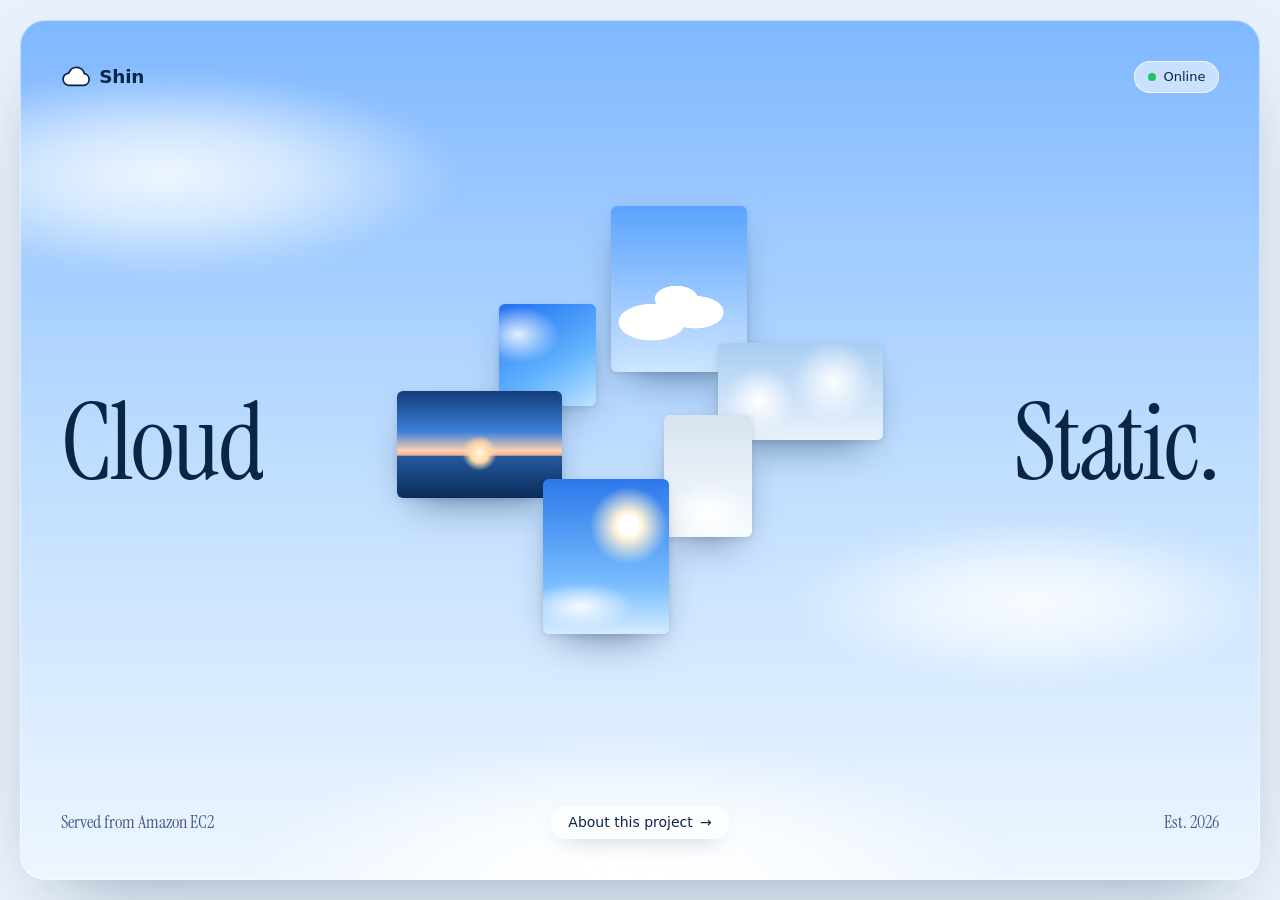
==== application/website/index.html @ 988e31b0 "feat: add S3 Terraform state bucket bootstrap" ====
<!doctype html>
<html lang="en">
<head>
<meta charset="utf-8">
<meta name="viewport" content="width=device-width, initial-scale=1">
<meta name="color-scheme" content="light">
<meta name="description" content="A static site served by nginx on Amazon EC2.">
<title>Cloud Static</title>
<link rel="icon" href="data:image/svg+xml,%3Csvg xmlns='http://www.w3.org/2000/svg' viewBox='0 0 24 24'%3E%3Cpath fill='%232f7cf6' d='M7 19a5 5 0 0 1-.6-10A6.5 6.5 0 0 1 19 9.5 4.8 4.8 0 0 1 18.5 19z'/%3E%3C/svg%3E">
<link rel="preconnect" href="https://fonts.googleapis.com">
<link rel="preconnect" href="https://fonts.gstatic.com" crossorigin>
<link rel="stylesheet" href="https://fonts.googleapis.com/css2?family=Instrument+Serif&display=swap">
<!-- Styles and script are inline so this one file is the whole page. -->

<style>
:root{
  --ink:#0b2545;--ink-soft:#3d5a80;--white:#fff;
  --sky-1:#7fb8ff;--sky-2:#bcdcff;--sky-3:#eef6ff;
  --serif:"Instrument Serif","Iowan Old Style","Palatino Linotype",Palatino,Georgia,serif;
  --sans:system-ui,-apple-system,"Segoe UI",Roboto,sans-serif;
  color-scheme:light;
}
*,*::before,*::after{box-sizing:border-box}
html,body{margin:0}
body{
  min-block-size:100vh;min-block-size:100dvh;
  padding:clamp(.5rem,1.6vw,1.25rem);
  background:#e9f2fc;color:var(--ink);font:1rem/1.5 var(--sans);
  -webkit-font-smoothing:antialiased;
  display:grid;
}
/* The framed panel, like a window onto the sky. */
.frame{
  position:relative;overflow:hidden;isolation:isolate;
  border-radius:clamp(14px,2vw,28px);
  background:linear-gradient(180deg,var(--sky-1) 0%,var(--sky-2) 48%,var(--sky-3) 100%);
  box-shadow:0 30px 80px -40px #0b254580,inset 0 0 0 1px #ffffff80;
  display:grid;grid-template-rows:auto 1fr auto;
  padding:clamp(1rem,3.2vw,2.75rem);gap:1rem;
}
/* Soft clouds drifting behind everything. */
.cloud{
  position:absolute;z-index:-1;border-radius:50%;
  background:radial-gradient(closest-side,#fff,#ffffffb0 45%,transparent);
  filter:blur(8px);opacity:.85;pointer-events:none;
  animation:drift var(--t,70s) linear infinite alternate;
}
.cloud.a{inline-size:46vw;block-size:16vw;top:6%;left:-12%;--t:80s}
.cloud.b{inline-size:38vw;block-size:13vw;top:58%;left:62%;--t:64s;animation-direction:alternate-reverse}
.cloud.c{inline-size:60vw;block-size:20vw;bottom:-9vw;left:18%;--t:95s;opacity:1}
@keyframes drift{to{translate:18vw 0}}

/* ---- header / footer ---- */
header,footer{display:flex;justify-content:space-between;align-items:center;gap:1rem;position:relative;z-index:2}
.logo{display:inline-flex;align-items:center;gap:.55rem;font-weight:600;letter-spacing:-.01em;font-size:clamp(.95rem,.85rem + .4vw,1.15rem);color:var(--ink);overflow-wrap:anywhere}
.logo svg{inline-size:1.6em;block-size:1.6em;flex:none;transition:rotate .4s}
a.logo{text-decoration:none;border-radius:6px}
a.logo:hover svg{rotate:-8deg}
.logo:focus-visible,dialog a:focus-visible{outline:2px solid var(--ink);outline-offset:4px}
dialog a{color:var(--ink);font-weight:600;text-underline-offset:3px}
.pill{
  display:inline-flex;align-items:center;gap:.5rem;padding:.4rem .85rem;border-radius:99px;
  background:#ffffff8c;backdrop-filter:blur(10px);-webkit-backdrop-filter:blur(10px);
  box-shadow:inset 0 0 0 1px #ffffffb3;font-size:.8125rem;font-weight:500;white-space:nowrap
}
.dot{inline-size:.5rem;block-size:.5rem;border-radius:50%;background:#22c55e;animation:pulse 2.4s ease-out infinite}
@keyframes pulse{from{box-shadow:0 0 0 0 #22c55e8c}to{box-shadow:0 0 0 .55rem #22c55e00}}
footer{display:grid;grid-template-columns:1fr auto 1fr;font-family:var(--serif);font-size:clamp(.95rem,.9rem + .3vw,1.15rem);color:var(--ink-soft)}
footer>:last-child{text-align:end}

/* ---- "About" button + dialog ---- */
.about{
  display:inline-flex;align-items:center;gap:.45rem;padding:.6rem 1.1rem;border:0;border-radius:99px;cursor:pointer;
  font:500 .875rem/1 var(--sans);color:var(--ink);background:#ffffffa6;
  backdrop-filter:blur(10px);-webkit-backdrop-filter:blur(10px);
  box-shadow:inset 0 0 0 1px #fff,0 8px 24px -12px #0b254566;transition:translate .3s,box-shadow .3s;
}
.about:hover{translate:0 -2px;box-shadow:inset 0 0 0 1px #fff,0 16px 30px -12px #0b254580}
.about:focus-visible,dialog button:focus-visible{outline:2px solid var(--ink);outline-offset:3px}
dialog{
  inline-size:min(92vw,30rem);border:0;border-radius:20px;padding:clamp(1.25rem,4vw,2rem);
  color:var(--ink);background:#f7fbfff2;box-shadow:0 40px 90px -30px #0b2545b3;
}
dialog[open]{animation:up .45s cubic-bezier(.2,.8,.2,1)}
@keyframes up{from{opacity:0;translate:0 14px;scale:.97}}
dialog:modal{overscroll-behavior:contain}
dialog::backdrop{background:#0b25454d;backdrop-filter:blur(4px);overflow:hidden;overscroll-behavior:contain}
dialog h2{margin:0 0 .4rem;font:400 2.1rem/1.1 var(--serif)}
dialog p{margin:0 0 1.1rem;color:var(--ink-soft)}
dialog ul{display:grid;gap:.65rem;margin:0 0 1.4rem;padding:0;list-style:none}
dialog li{display:grid;grid-template-columns:5.5rem 1fr;gap:.75rem;font-size:.9375rem}
dialog li b{font-weight:600}
dialog .close{padding:.6rem 1.2rem;border:0;border-radius:99px;background:var(--ink);color:#fff;font:500 .875rem/1 var(--sans);cursor:pointer}
@media (max-width:34rem){
  footer{grid-template-columns:1fr 1fr;row-gap:.6rem}
  .about{grid-column:1/-1;justify-self:center;order:-1}
}

/* ---- stage: two words + the card cluster ---- */
main{position:relative;display:grid;place-items:center;min-block-size:0}
h1{
  position:absolute;inset:0;margin:0;z-index:0;
  display:flex;justify-content:space-between;align-items:center;
  font:400 clamp(3.25rem,1rem + 7vw,8rem)/.9 var(--serif);letter-spacing:-.02em;
  color:var(--ink);pointer-events:none;
}
.w{display:block;overflow:hidden;padding-block-end:.12em}
.w>span{display:block;animation:rise 1.1s cubic-bezier(.2,.75,.15,1) both}
.w+.w>span{animation-delay:.12s}
@keyframes rise{from{translate:0 105%}}

.cluster{
  --s:min(38vw,60vh);
  position:relative;z-index:1;inline-size:var(--s);aspect-ratio:1;
}
.card{
  position:absolute;left:var(--x);top:var(--y);inline-size:var(--w);block-size:var(--h);
  translate:calc(var(--mx,0) * var(--d) * 1px) calc(var(--my,0) * var(--d) * 1px);
  transition:translate .8s cubic-bezier(.2,.7,.2,1),scale .5s cubic-bezier(.2,.7,.2,1);
}
.card:hover{scale:1.06;z-index:3}
.card i{
  position:absolute;inset:0;border-radius:6px;overflow:hidden;
  box-shadow:0 18px 40px -18px #0b254599,0 2px 6px #0b25451a;
  animation:pop 1s cubic-bezier(.2,.8,.2,1.15) calc(.25s + var(--n) * .09s) both,
            float calc(5s + var(--n) * .8s) ease-in-out calc(1.4s + var(--n) * .3s) infinite;
}
.card i::after{ /* passing shine */
  content:"";position:absolute;inset:0;
  background:linear-gradient(115deg,transparent 35%,#ffffff8c 50%,transparent 65%);
  translate:-130% 0;animation:sheen 9s ease-in-out calc(2.5s + var(--n) * 1.1s) infinite;
}
@keyframes pop{from{opacity:0;scale:.4;rotate:var(--r,-8deg)}}
@keyframes float{50%{transform:translateY(-9px)}}
@keyframes sheen{0%,70%{translate:-130% 0}100%{translate:130% 0}}

/* Each card is a small sky, painted with gradients (no image files). */
.c1{--x:44%;--y:0%;--w:28%;--h:34%;--d:26;--n:0;--r:7deg}
.c1 i{background:
  radial-gradient(40% 18% at 30% 70%,#fff 60%,transparent 62%),
  radial-gradient(34% 16% at 62% 64%,#fff 60%,transparent 62%),
  radial-gradient(26% 13% at 48% 56%,#fff 60%,transparent 62%),
  linear-gradient(180deg,#5aa3ff,#cfe6ff)}
.c2{--x:21%;--y:20%;--w:20%;--h:21%;--d:44;--n:1}
.c2 i{background:
  radial-gradient(60% 40% at 20% 30%,#ffffffd9,transparent 70%),
  linear-gradient(150deg,#1f6ff2,#62b4ff 60%,#bfe3ff)}
.c3{--x:66%;--y:28%;--w:34%;--h:20%;--d:34;--n:2;--r:6deg}
.c3 i{background:
  radial-gradient(30% 50% at 25% 60%,#fff,transparent 70%),
  radial-gradient(35% 60% at 70% 40%,#fffffff2,transparent 70%),
  linear-gradient(180deg,#a9cdf2,#e8f2fc)}
.c4{--x:0%;--y:38%;--w:34%;--h:22%;--d:52;--n:3}
.c4 i{background:
  radial-gradient(14% 22% at 50% 58%,#fff7e0,#ffd9a8 40%,transparent 75%),
  linear-gradient(180deg,#123d7a 0%,#3d7fd8 38%,#ffd2b0 56%,#f3a88e 60%,#245a9e 61%,#0c2c5a 100%)}
.c5{--x:55%;--y:43%;--w:18%;--h:25%;--d:22;--n:4;--r:9deg}
.c5 i{background:
  radial-gradient(70% 35% at 50% 80%,#fff,transparent 70%),
  linear-gradient(180deg,#d7e3f0,#f7fbff)}
.c6{--x:30%;--y:56%;--w:26%;--h:32%;--d:38;--n:5;--r:-6deg}
.c6 i{background:
  radial-gradient(circle at 68% 30%,#fff 0 7%,#fff2d6 10%,transparent 28%),
  radial-gradient(60% 22% at 30% 82%,#ffffffe6,transparent 70%),
  linear-gradient(180deg,#2c78ea,#7cc0ff 70%,#d6ecff)}

/* Portrait screens: words above and below the cluster. */
@media (max-aspect-ratio:1/1){
  h1{flex-direction:column;justify-content:space-between;align-items:stretch;font-size:clamp(3rem,1.6rem + 7vw,6rem)}
  .w:last-child{text-align:end}
  .cluster{--s:min(80vw,40vh)}
}
@media (max-height:30rem){
  h1{font-size:clamp(2.5rem,1rem + 6vw,4.5rem)}
  .cluster{--s:min(34vw,50vh)}
  .frame{gap:.5rem}
}
@media (prefers-reduced-motion:reduce){
  *,*::before,*::after{animation:none!important;transition:none!important}
  .card{translate:none}
}
</style>
</head>
<body>
<div class="frame">
  <span class="cloud a"></span><span class="cloud b"></span><span class="cloud c"></span>

  <header>
    <a class="logo" href="https://localhostshinn.xyz" title="Shin's portfolio">
      <svg viewBox="0 0 24 24" aria-hidden="true"><path fill="#fff" d="M7 19a5 5 0 0 1-.6-10A6.5 6.5 0 0 1 19 9.5 4.8 4.8 0 0 1 18.5 19z"/><path fill="none" stroke="#0b2545" stroke-width="1.4" d="M7 19a5 5 0 0 1-.6-10A6.5 6.5 0 0 1 19 9.5 4.8 4.8 0 0 1 18.5 19z"/></svg>
      Shin
    </a>
    <span class="pill"><span class="dot" aria-hidden="true"></span>Online</span>
  </header>

  <main>
    <h1><span class="w"><span>Cloud</span></span> <span class="w"><span>Static.</span></span></h1>
    <div class="cluster" aria-hidden="true">
      <span class="card c1"><i></i></span>
      <span class="card c2"><i></i></span>
      <span class="card c3"><i></i></span>
      <span class="card c4"><i></i></span>
      <span class="card c5"><i></i></span>
      <span class="card c6"><i></i></span>
    </div>
  </main>

  <footer>
    <span>Served from Amazon EC2</span>
    <button type="button" class="about" command="show-modal" commandfor="info">About this project <span aria-hidden="true">&rarr;</span></button>
    <span>Est. 2026</span>
  </footer>
</div>

<dialog id="info" closedby="any" aria-labelledby="info-title">
  <h2 id="info-title">About this project</h2>
  <p>A static website on AWS, built and deployed entirely as code.</p>
  <ul>
    <li><b>Terraform</b><span>Creates the network, firewall, EC2 instance, Elastic IP and DNS record.</span></li>
    <li><b>Ansible</b><span>Installs nginx, sets up HTTPS, publishes this page and checks it works.</span></li>
    <li><b>nginx</b><span>Serves this page from /var/www/html.</span></li>
  </ul>
  <p>Edit a file, rerun the playbook, and the site updates. Built by <a href="https://localhostshinn.xyz">Shin</a>.</p>
  <button type="button" class="close" command="close" commandfor="info" autofocus>Close</button>
</dialog>
<script>
// Cards follow the mouse a little (each at its own depth, --d).
const cluster = document.querySelector(".cluster");
if (matchMedia("(pointer: fine)").matches && !matchMedia("(prefers-reduced-motion: reduce)").matches) {
  addEventListener("pointermove", (e) => {
    cluster.style.setProperty("--mx", (e.clientX / innerWidth - 0.5).toFixed(3));
    cluster.style.setProperty("--my", (e.clientY / innerHeight - 0.5).toFixed(3));
  }, { passive: true });
}

// Fallbacks for browsers without command/commandfor or closedby (e.g. older Safari).
const info = document.getElementById("info");
if (!("commandForElement" in HTMLButtonElement.prototype))
  for (const b of document.querySelectorAll("[commandfor]"))
    b.addEventListener("click", () => b.getAttribute("command") === "close" ? info.close() : info.showModal());
if (!("closedBy" in HTMLDialogElement.prototype)) {
  const out = (e) => { const r = info.getBoundingClientRect(); return e.clientX < r.left || e.clientX > r.right || e.clientY < r.top || e.clientY > r.bottom; };
  let down = false;
  info.addEventListener("pointerdown", (e) => { down = out(e); });
  info.addEventListener("pointerup", (e) => { if (down && out(e)) info.close(); });
}
</script>
</body>
</html>
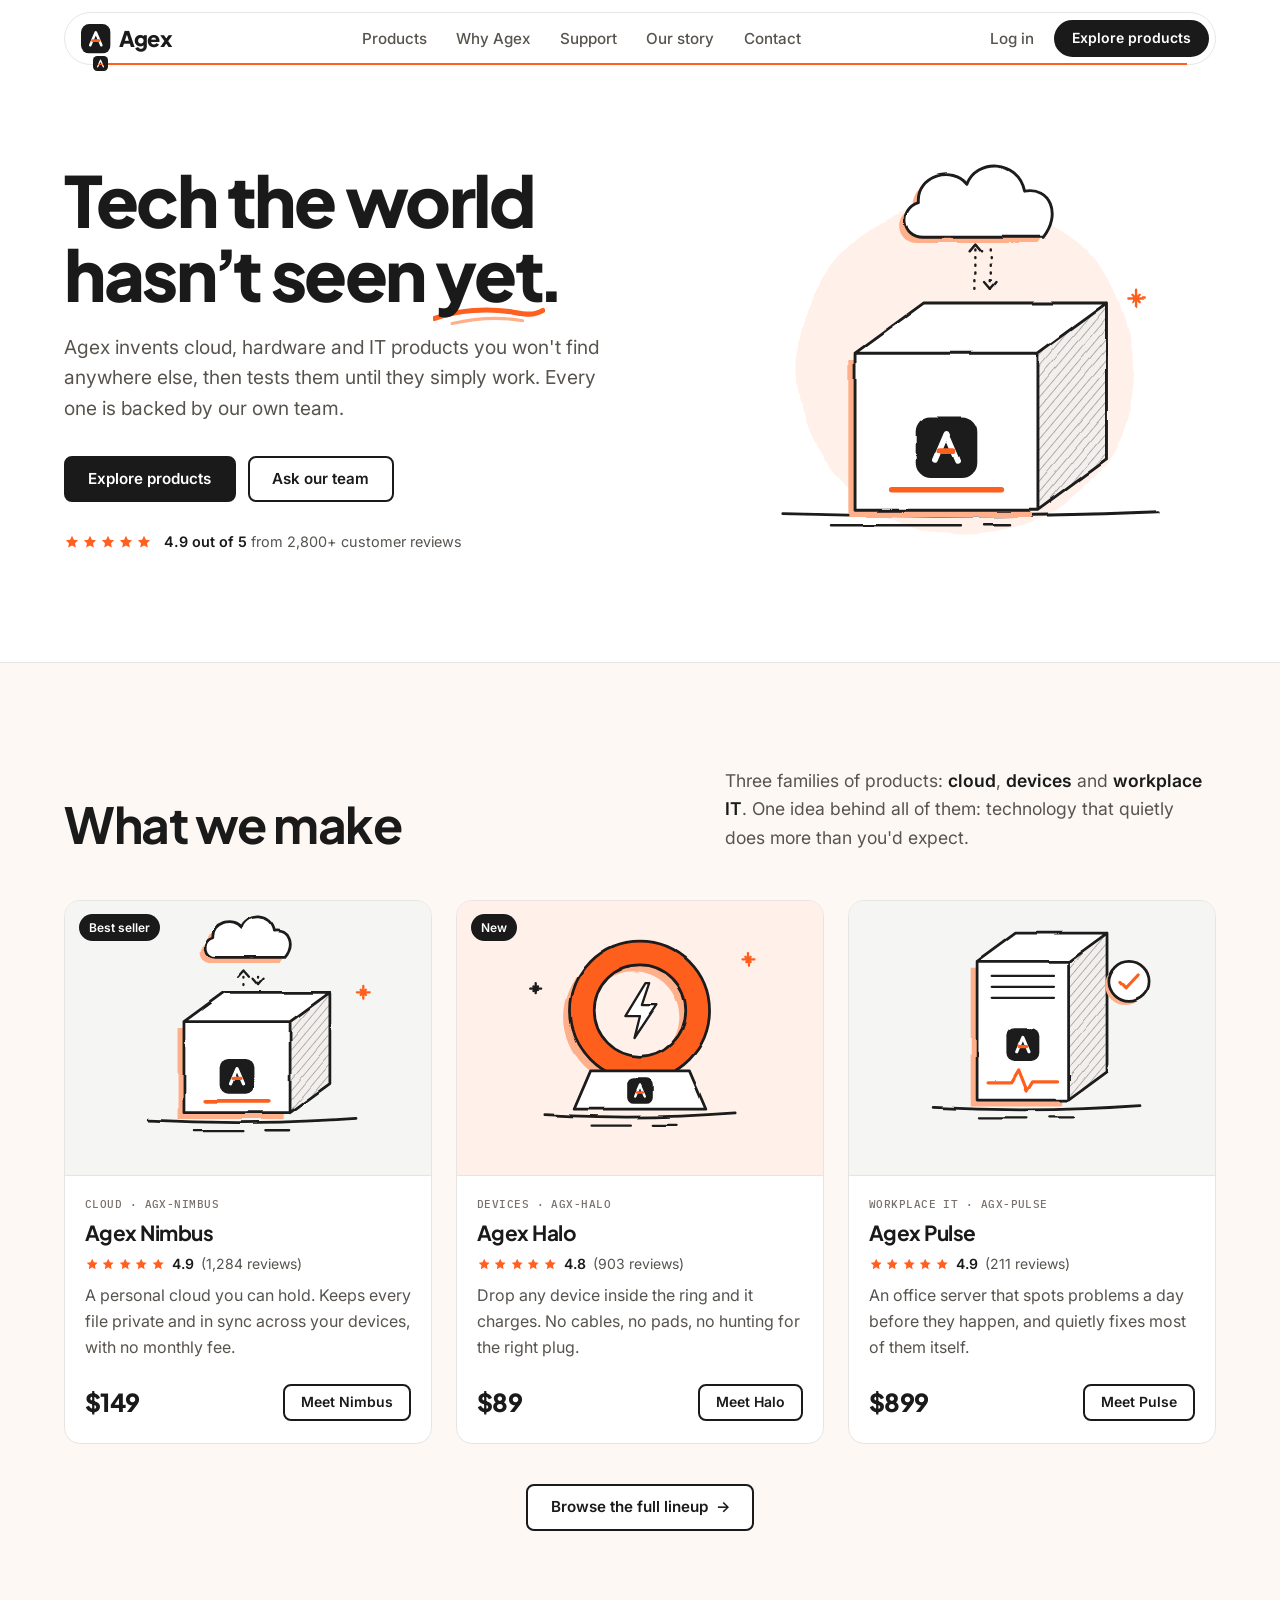
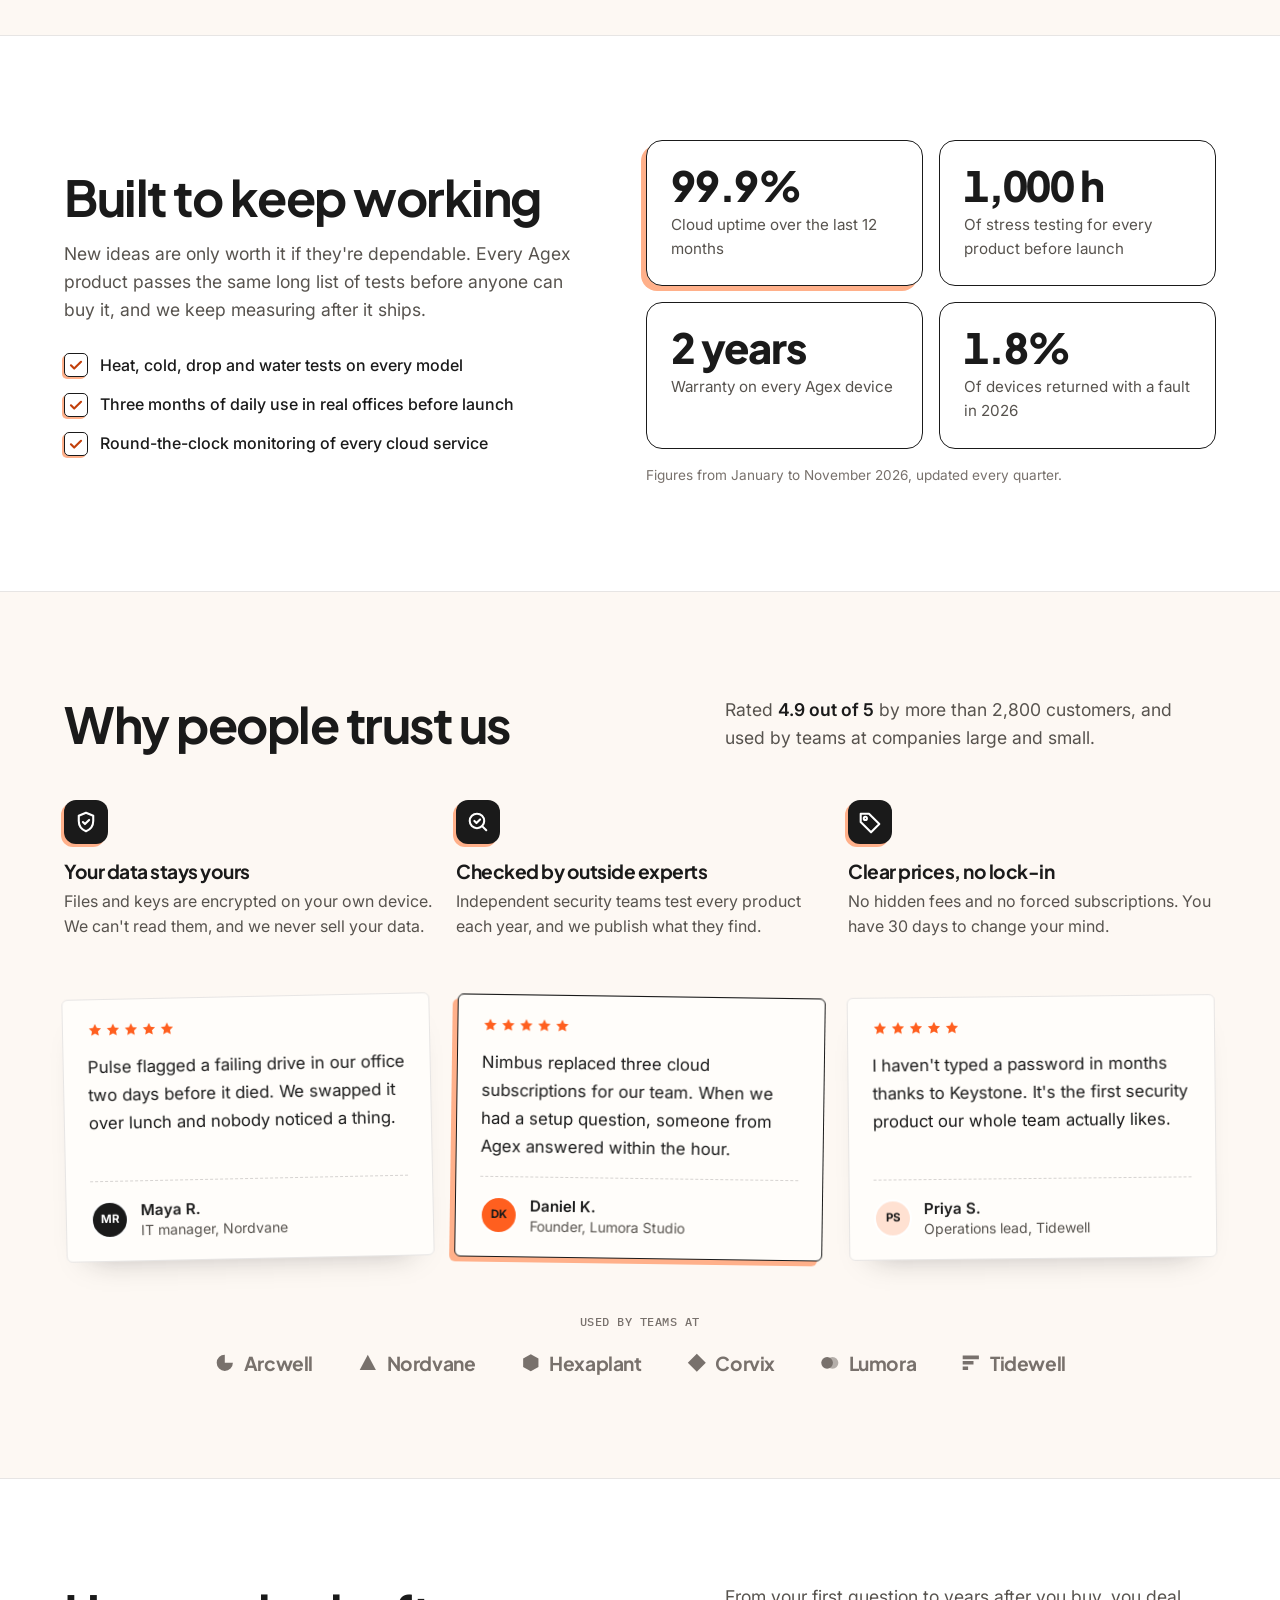
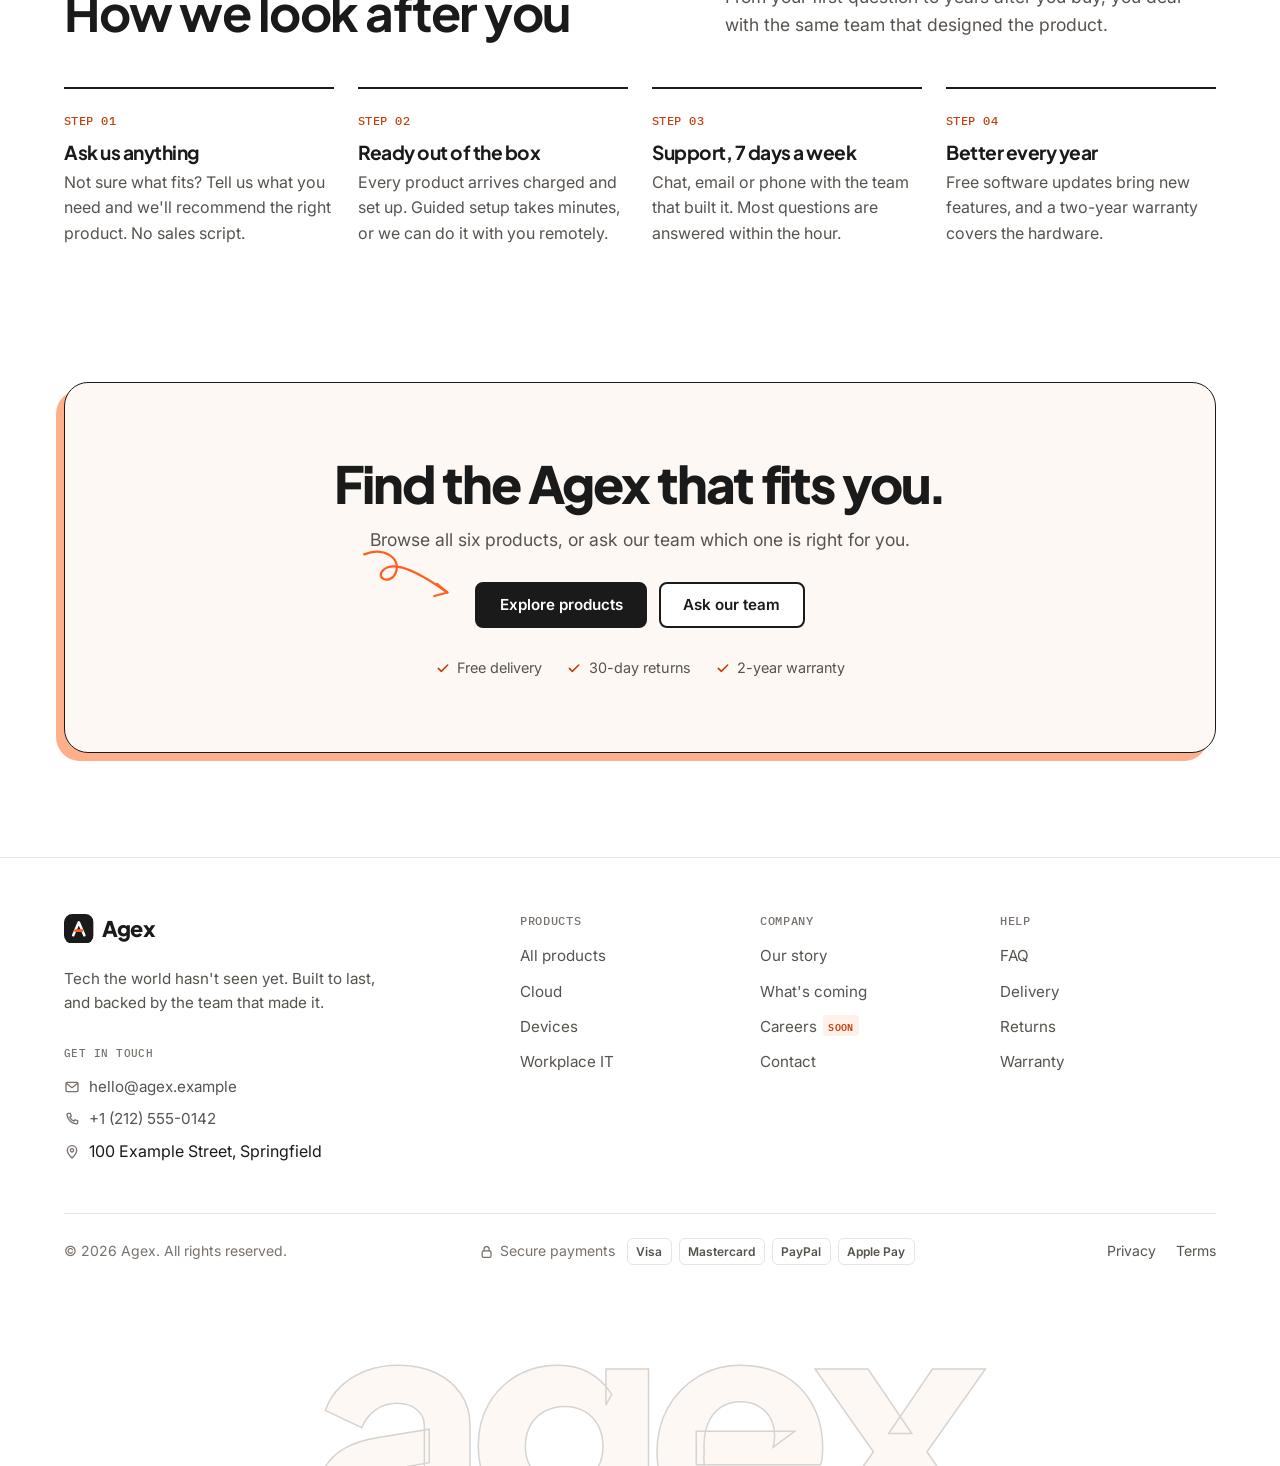
==== commit 05ab8bc8: "feat(website): add multi-page Agex site with doodle theme and scroll animations" ====
--- a/application/website/index.html
+++ b/application/website/index.html
@@ -4,246 +4,336 @@
 <meta charset="utf-8">
 <meta name="viewport" content="width=device-width, initial-scale=1">
 <meta name="color-scheme" content="light">
-<meta name="description" content="A static site served by nginx on Amazon EC2.">
-<title>Cloud Static</title>
-<link rel="icon" href="data:image/svg+xml,%3Csvg xmlns='http://www.w3.org/2000/svg' viewBox='0 0 24 24'%3E%3Cpath fill='%232f7cf6' d='M7 19a5 5 0 0 1-.6-10A6.5 6.5 0 0 1 19 9.5 4.8 4.8 0 0 1 18.5 19z'/%3E%3C/svg%3E">
+<!-- PLACEHOLDER: Agex and its products are imaginary. Replace all copy, prices and numbers with real content. -->
+<meta name="description" content="Agex invents cloud, hardware and IT products you won't find anywhere else, tested to be reliable and backed by our own team.">
+<title>Agex | Tech the world hasn't seen yet</title>
+<link rel="icon" href="data:image/svg+xml,%3Csvg xmlns='http://www.w3.org/2000/svg' viewBox='0 0 32 32'%3E%3Crect width='32' height='32' rx='9' fill='%231a1a1a'/%3E%3Cpath d='M10 23 16 9l6 14' fill='none' stroke='%23fff' stroke-width='2.8' stroke-linecap='round' stroke-linejoin='round'/%3E%3Cpath d='M12.4 18h7.2' stroke='%23ff5f1f' stroke-width='2.8' stroke-linecap='round'/%3E%3C/svg%3E">
 <link rel="preconnect" href="https://fonts.googleapis.com">
 <link rel="preconnect" href="https://fonts.gstatic.com" crossorigin>
-<link rel="stylesheet" href="https://fonts.googleapis.com/css2?family=Instrument+Serif&display=swap">
-<!-- Styles and script are inline so this one file is the whole page. -->
-
-<style>
-:root{
-  --ink:#0b2545;--ink-soft:#3d5a80;--white:#fff;
-  --sky-1:#7fb8ff;--sky-2:#bcdcff;--sky-3:#eef6ff;
-  --serif:"Instrument Serif","Iowan Old Style","Palatino Linotype",Palatino,Georgia,serif;
-  --sans:system-ui,-apple-system,"Segoe UI",Roboto,sans-serif;
-  color-scheme:light;
-}
-*,*::before,*::after{box-sizing:border-box}
-html,body{margin:0}
-body{
-  min-block-size:100vh;min-block-size:100dvh;
-  padding:clamp(.5rem,1.6vw,1.25rem);
-  background:#e9f2fc;color:var(--ink);font:1rem/1.5 var(--sans);
-  -webkit-font-smoothing:antialiased;
-  display:grid;
-}
-/* The framed panel, like a window onto the sky. */
-.frame{
-  position:relative;overflow:hidden;isolation:isolate;
-  border-radius:clamp(14px,2vw,28px);
-  background:linear-gradient(180deg,var(--sky-1) 0%,var(--sky-2) 48%,var(--sky-3) 100%);
-  box-shadow:0 30px 80px -40px #0b254580,inset 0 0 0 1px #ffffff80;
-  display:grid;grid-template-rows:auto 1fr auto;
-  padding:clamp(1rem,3.2vw,2.75rem);gap:1rem;
-}
-/* Soft clouds drifting behind everything. */
-.cloud{
-  position:absolute;z-index:-1;border-radius:50%;
-  background:radial-gradient(closest-side,#fff,#ffffffb0 45%,transparent);
-  filter:blur(8px);opacity:.85;pointer-events:none;
-  animation:drift var(--t,70s) linear infinite alternate;
-}
-.cloud.a{inline-size:46vw;block-size:16vw;top:6%;left:-12%;--t:80s}
-.cloud.b{inline-size:38vw;block-size:13vw;top:58%;left:62%;--t:64s;animation-direction:alternate-reverse}
-.cloud.c{inline-size:60vw;block-size:20vw;bottom:-9vw;left:18%;--t:95s;opacity:1}
-@keyframes drift{to{translate:18vw 0}}
-
-/* ---- header / footer ---- */
-header,footer{display:flex;justify-content:space-between;align-items:center;gap:1rem;position:relative;z-index:2}
-.logo{display:inline-flex;align-items:center;gap:.55rem;font-weight:600;letter-spacing:-.01em;font-size:clamp(.95rem,.85rem + .4vw,1.15rem);color:var(--ink);overflow-wrap:anywhere}
-.logo svg{inline-size:1.6em;block-size:1.6em;flex:none;transition:rotate .4s}
-a.logo{text-decoration:none;border-radius:6px}
-a.logo:hover svg{rotate:-8deg}
-.logo:focus-visible,dialog a:focus-visible{outline:2px solid var(--ink);outline-offset:4px}
-dialog a{color:var(--ink);font-weight:600;text-underline-offset:3px}
-.pill{
-  display:inline-flex;align-items:center;gap:.5rem;padding:.4rem .85rem;border-radius:99px;
-  background:#ffffff8c;backdrop-filter:blur(10px);-webkit-backdrop-filter:blur(10px);
-  box-shadow:inset 0 0 0 1px #ffffffb3;font-size:.8125rem;font-weight:500;white-space:nowrap
-}
-.dot{inline-size:.5rem;block-size:.5rem;border-radius:50%;background:#22c55e;animation:pulse 2.4s ease-out infinite}
-@keyframes pulse{from{box-shadow:0 0 0 0 #22c55e8c}to{box-shadow:0 0 0 .55rem #22c55e00}}
-footer{display:grid;grid-template-columns:1fr auto 1fr;font-family:var(--serif);font-size:clamp(.95rem,.9rem + .3vw,1.15rem);color:var(--ink-soft)}
-footer>:last-child{text-align:end}
-
-/* ---- "About" button + dialog ---- */
-.about{
-  display:inline-flex;align-items:center;gap:.45rem;padding:.6rem 1.1rem;border:0;border-radius:99px;cursor:pointer;
-  font:500 .875rem/1 var(--sans);color:var(--ink);background:#ffffffa6;
-  backdrop-filter:blur(10px);-webkit-backdrop-filter:blur(10px);
-  box-shadow:inset 0 0 0 1px #fff,0 8px 24px -12px #0b254566;transition:translate .3s,box-shadow .3s;
-}
-.about:hover{translate:0 -2px;box-shadow:inset 0 0 0 1px #fff,0 16px 30px -12px #0b254580}
-.about:focus-visible,dialog button:focus-visible{outline:2px solid var(--ink);outline-offset:3px}
-dialog{
-  inline-size:min(92vw,30rem);border:0;border-radius:20px;padding:clamp(1.25rem,4vw,2rem);
-  color:var(--ink);background:#f7fbfff2;box-shadow:0 40px 90px -30px #0b2545b3;
-}
-dialog[open]{animation:up .45s cubic-bezier(.2,.8,.2,1)}
-@keyframes up{from{opacity:0;translate:0 14px;scale:.97}}
-dialog:modal{overscroll-behavior:contain}
-dialog::backdrop{background:#0b25454d;backdrop-filter:blur(4px);overflow:hidden;overscroll-behavior:contain}
-dialog h2{margin:0 0 .4rem;font:400 2.1rem/1.1 var(--serif)}
-dialog p{margin:0 0 1.1rem;color:var(--ink-soft)}
-dialog ul{display:grid;gap:.65rem;margin:0 0 1.4rem;padding:0;list-style:none}
-dialog li{display:grid;grid-template-columns:5.5rem 1fr;gap:.75rem;font-size:.9375rem}
-dialog li b{font-weight:600}
-dialog .close{padding:.6rem 1.2rem;border:0;border-radius:99px;background:var(--ink);color:#fff;font:500 .875rem/1 var(--sans);cursor:pointer}
-@media (max-width:34rem){
-  footer{grid-template-columns:1fr 1fr;row-gap:.6rem}
-  .about{grid-column:1/-1;justify-self:center;order:-1}
-}
-
-/* ---- stage: two words + the card cluster ---- */
-main{position:relative;display:grid;place-items:center;min-block-size:0}
-h1{
-  position:absolute;inset:0;margin:0;z-index:0;
-  display:flex;justify-content:space-between;align-items:center;
-  font:400 clamp(3.25rem,1rem + 7vw,8rem)/.9 var(--serif);letter-spacing:-.02em;
-  color:var(--ink);pointer-events:none;
-}
-.w{display:block;overflow:hidden;padding-block-end:.12em}
-.w>span{display:block;animation:rise 1.1s cubic-bezier(.2,.75,.15,1) both}
-.w+.w>span{animation-delay:.12s}
-@keyframes rise{from{translate:0 105%}}
-
-.cluster{
-  --s:min(38vw,60vh);
-  position:relative;z-index:1;inline-size:var(--s);aspect-ratio:1;
-}
-.card{
-  position:absolute;left:var(--x);top:var(--y);inline-size:var(--w);block-size:var(--h);
-  translate:calc(var(--mx,0) * var(--d) * 1px) calc(var(--my,0) * var(--d) * 1px);
-  transition:translate .8s cubic-bezier(.2,.7,.2,1),scale .5s cubic-bezier(.2,.7,.2,1);
-}
-.card:hover{scale:1.06;z-index:3}
-.card i{
-  position:absolute;inset:0;border-radius:6px;overflow:hidden;
-  box-shadow:0 18px 40px -18px #0b254599,0 2px 6px #0b25451a;
-  animation:pop 1s cubic-bezier(.2,.8,.2,1.15) calc(.25s + var(--n) * .09s) both,
-            float calc(5s + var(--n) * .8s) ease-in-out calc(1.4s + var(--n) * .3s) infinite;
-}
-.card i::after{ /* passing shine */
-  content:"";position:absolute;inset:0;
-  background:linear-gradient(115deg,transparent 35%,#ffffff8c 50%,transparent 65%);
-  translate:-130% 0;animation:sheen 9s ease-in-out calc(2.5s + var(--n) * 1.1s) infinite;
-}
-@keyframes pop{from{opacity:0;scale:.4;rotate:var(--r,-8deg)}}
-@keyframes float{50%{transform:translateY(-9px)}}
-@keyframes sheen{0%,70%{translate:-130% 0}100%{translate:130% 0}}
-
-/* Each card is a small sky, painted with gradients (no image files). */
-.c1{--x:44%;--y:0%;--w:28%;--h:34%;--d:26;--n:0;--r:7deg}
-.c1 i{background:
-  radial-gradient(40% 18% at 30% 70%,#fff 60%,transparent 62%),
-  radial-gradient(34% 16% at 62% 64%,#fff 60%,transparent 62%),
-  radial-gradient(26% 13% at 48% 56%,#fff 60%,transparent 62%),
-  linear-gradient(180deg,#5aa3ff,#cfe6ff)}
-.c2{--x:21%;--y:20%;--w:20%;--h:21%;--d:44;--n:1}
-.c2 i{background:
-  radial-gradient(60% 40% at 20% 30%,#ffffffd9,transparent 70%),
-  linear-gradient(150deg,#1f6ff2,#62b4ff 60%,#bfe3ff)}
-.c3{--x:66%;--y:28%;--w:34%;--h:20%;--d:34;--n:2;--r:6deg}
-.c3 i{background:
-  radial-gradient(30% 50% at 25% 60%,#fff,transparent 70%),
-  radial-gradient(35% 60% at 70% 40%,#fffffff2,transparent 70%),
-  linear-gradient(180deg,#a9cdf2,#e8f2fc)}
-.c4{--x:0%;--y:38%;--w:34%;--h:22%;--d:52;--n:3}
-.c4 i{background:
-  radial-gradient(14% 22% at 50% 58%,#fff7e0,#ffd9a8 40%,transparent 75%),
-  linear-gradient(180deg,#123d7a 0%,#3d7fd8 38%,#ffd2b0 56%,#f3a88e 60%,#245a9e 61%,#0c2c5a 100%)}
-.c5{--x:55%;--y:43%;--w:18%;--h:25%;--d:22;--n:4;--r:9deg}
-.c5 i{background:
-  radial-gradient(70% 35% at 50% 80%,#fff,transparent 70%),
-  linear-gradient(180deg,#d7e3f0,#f7fbff)}
-.c6{--x:30%;--y:56%;--w:26%;--h:32%;--d:38;--n:5;--r:-6deg}
-.c6 i{background:
-  radial-gradient(circle at 68% 30%,#fff 0 7%,#fff2d6 10%,transparent 28%),
-  radial-gradient(60% 22% at 30% 82%,#ffffffe6,transparent 70%),
-  linear-gradient(180deg,#2c78ea,#7cc0ff 70%,#d6ecff)}
-
-/* Portrait screens: words above and below the cluster. */
-@media (max-aspect-ratio:1/1){
-  h1{flex-direction:column;justify-content:space-between;align-items:stretch;font-size:clamp(3rem,1.6rem + 7vw,6rem)}
-  .w:last-child{text-align:end}
-  .cluster{--s:min(80vw,40vh)}
-}
-@media (max-height:30rem){
-  h1{font-size:clamp(2.5rem,1rem + 6vw,4.5rem)}
-  .cluster{--s:min(34vw,50vh)}
-  .frame{gap:.5rem}
-}
-@media (prefers-reduced-motion:reduce){
-  *,*::before,*::after{animation:none!important;transition:none!important}
-  .card{translate:none}
-}
-</style>
+<link rel="stylesheet" href="https://fonts.googleapis.com/css2?family=IBM+Plex+Mono:wght@500;600&family=Inter:wght@400..600&family=Plus+Jakarta+Sans:wght@600..800&display=swap">
+<link rel="stylesheet" href="css/style.css">
+<script src="js/main.js" defer></script>
 </head>
 <body>
-<div class="frame">
-  <span class="cloud a"></span><span class="cloud b"></span><span class="cloud c"></span>
-
-  <header>
-    <a class="logo" href="https://localhostshinn.xyz" title="Shin's portfolio">
-      <svg viewBox="0 0 24 24" aria-hidden="true"><path fill="#fff" d="M7 19a5 5 0 0 1-.6-10A6.5 6.5 0 0 1 19 9.5 4.8 4.8 0 0 1 18.5 19z"/><path fill="none" stroke="#0b2545" stroke-width="1.4" d="M7 19a5 5 0 0 1-.6-10A6.5 6.5 0 0 1 19 9.5 4.8 4.8 0 0 1 18.5 19z"/></svg>
-      Shin
-    </a>
-    <span class="pill"><span class="dot" aria-hidden="true"></span>Online</span>
-  </header>
-
-  <main>
-    <h1><span class="w"><span>Cloud</span></span> <span class="w"><span>Static.</span></span></h1>
-    <div class="cluster" aria-hidden="true">
-      <span class="card c1"><i></i></span>
-      <span class="card c2"><i></i></span>
-      <span class="card c3"><i></i></span>
-      <span class="card c4"><i></i></span>
-      <span class="card c5"><i></i></span>
-      <span class="card c6"><i></i></span>
-    </div>
-  </main>
-
-  <footer>
-    <span>Served from Amazon EC2</span>
-    <button type="button" class="about" command="show-modal" commandfor="info">About this project <span aria-hidden="true">&rarr;</span></button>
-    <span>Est. 2026</span>
-  </footer>
-</div>
-
-<dialog id="info" closedby="any" aria-labelledby="info-title">
-  <h2 id="info-title">About this project</h2>
-  <p>A static website on AWS, built and deployed entirely as code.</p>
-  <ul>
-    <li><b>Terraform</b><span>Creates the network, firewall, EC2 instance, Elastic IP and DNS record.</span></li>
-    <li><b>Ansible</b><span>Installs nginx, sets up HTTPS, publishes this page and checks it works.</span></li>
-    <li><b>nginx</b><span>Serves this page from /var/www/html.</span></li>
-  </ul>
-  <p>Edit a file, rerun the playbook, and the site updates. Built by <a href="https://localhostshinn.xyz">Shin</a>.</p>
-  <button type="button" class="close" command="close" commandfor="info" autofocus>Close</button>
-</dialog>
-<script>
-// Cards follow the mouse a little (each at its own depth, --d).
-const cluster = document.querySelector(".cluster");
-if (matchMedia("(pointer: fine)").matches && !matchMedia("(prefers-reduced-motion: reduce)").matches) {
-  addEventListener("pointermove", (e) => {
-    cluster.style.setProperty("--mx", (e.clientX / innerWidth - 0.5).toFixed(3));
-    cluster.style.setProperty("--my", (e.clientY / innerHeight - 0.5).toFixed(3));
-  }, { passive: true });
-}
-
-// Fallbacks for browsers without command/commandfor or closedby (e.g. older Safari).
-const info = document.getElementById("info");
-if (!("commandForElement" in HTMLButtonElement.prototype))
-  for (const b of document.querySelectorAll("[commandfor]"))
-    b.addEventListener("click", () => b.getAttribute("command") === "close" ? info.close() : info.showModal());
-if (!("closedBy" in HTMLDialogElement.prototype)) {
-  const out = (e) => { const r = info.getBoundingClientRect(); return e.clientX < r.left || e.clientX > r.right || e.clientY < r.top || e.clientY > r.bottom; };
-  let down = false;
-  info.addEventListener("pointerdown", (e) => { down = out(e); });
-  info.addEventListener("pointerup", (e) => { if (down && out(e)) info.close(); });
-}
-</script>
+<a class="skip-link" href="#main">Skip to content</a>
+
+<!-- Icon sprite. Each <symbol> is drawn with <use href="#id">. -->
+<svg width="0" height="0" style="position:absolute" aria-hidden="true" focusable="false">
+  <symbol id="i-logo" viewBox="0 0 32 32"><rect width="32" height="32" rx="9" fill="#1a1a1a"/><path d="M10 23 16 9l6 14" fill="none" stroke="#fff" stroke-width="2.8" stroke-linecap="round" stroke-linejoin="round"/><path d="M12.4 18h7.2" stroke="#ff5f1f" stroke-width="2.8" stroke-linecap="round"/></symbol>
+  <symbol id="i-menu" viewBox="0 0 24 24"><path d="M4 7h16M4 12h16M4 17h16" fill="none" stroke="currentColor" stroke-width="2" stroke-linecap="round"/></symbol>
+  <symbol id="i-check" viewBox="0 0 24 24"><path d="m5 12.5 4.5 4.5L19 7.5" fill="none" stroke="currentColor" stroke-width="2.4" stroke-linecap="round" stroke-linejoin="round"/></symbol>
+  <symbol id="i-star" viewBox="0 0 24 24"><path d="m12 2.8 2.8 5.9 6.4.8-4.7 4.4 1.2 6.4L12 17.2l-5.7 3.1 1.2-6.4-4.7-4.4 6.4-.8z" fill="currentColor"/></symbol>
+  <symbol id="i-shield" viewBox="0 0 24 24"><g fill="none" stroke="currentColor" stroke-width="2" stroke-linecap="round" stroke-linejoin="round"><path d="M12 3 5 6v5c0 4.5 3 8.3 7 10 4-1.7 7-5.5 7-10V6z"/><path d="m9 12 2 2 4-4"/></g></symbol>
+  <symbol id="i-audit" viewBox="0 0 24 24"><g fill="none" stroke="currentColor" stroke-width="2" stroke-linecap="round" stroke-linejoin="round"><circle cx="11" cy="11" r="7"/><path d="m20 20-4-4M8.5 11l2 2 3.5-3.5"/></g></symbol>
+  <symbol id="i-tag" viewBox="0 0 24 24"><g fill="none" stroke="currentColor" stroke-width="2" stroke-linecap="round" stroke-linejoin="round"><path d="M3 12V4h8l10 10-8 8z"/><circle cx="7.5" cy="8.5" r="1.5"/></g></symbol>
+  <symbol id="i-mail" viewBox="0 0 24 24"><g fill="none" stroke="currentColor" stroke-width="2" stroke-linecap="round" stroke-linejoin="round"><rect x="3" y="5" width="18" height="14" rx="2"/><path d="m3.5 6.5 8.5 6.5 8.5-6.5"/></g></symbol>
+  <symbol id="i-phone" viewBox="0 0 24 24"><path d="M6.6 3.5h2.8l1.4 4.2-2.1 1.4a11 11 0 0 0 6.2 6.2l1.4-2.1 4.2 1.4v2.8a2 2 0 0 1-2.2 2A16.8 16.8 0 0 1 4.6 5.7a2 2 0 0 1 2-2.2z" fill="none" stroke="currentColor" stroke-width="2" stroke-linejoin="round"/></symbol>
+  <symbol id="i-pin" viewBox="0 0 24 24"><g fill="none" stroke="currentColor" stroke-width="2" stroke-linecap="round" stroke-linejoin="round"><path d="M12 21s-7-6.2-7-11.5a7 7 0 0 1 14 0C19 14.8 12 21 12 21z"/><circle cx="12" cy="9.5" r="2.5"/></g></symbol>
+  <symbol id="i-clock" viewBox="0 0 24 24"><g fill="none" stroke="currentColor" stroke-width="2" stroke-linecap="round" stroke-linejoin="round"><circle cx="12" cy="12" r="9"/><path d="M12 7v5l3 2"/></g></symbol>
+  <symbol id="i-info" viewBox="0 0 24 24"><g fill="none" stroke="currentColor" stroke-width="2" stroke-linecap="round"><circle cx="12" cy="12" r="9"/><path d="M12 11v5.5M12 7.5v.01"/></g></symbol>
+  <symbol id="i-lock" viewBox="0 0 24 24"><g fill="none" stroke="currentColor" stroke-width="2" stroke-linecap="round" stroke-linejoin="round"><rect x="5" y="11" width="14" height="10" rx="2"/><path d="M8 11V8a4 4 0 0 1 8 0v3"/></g></symbol>
+</svg>
+
+<header class="site-header">
+  <div class="container">
+    <div class="header-inner">
+      <a class="logo" href="index.html" aria-label="Agex home">
+        <svg aria-hidden="true"><use href="#i-logo"/></svg>
+        Agex
+      </a>
+
+      <nav class="site-nav" aria-label="Primary">
+        <button class="menu-button" type="button" popovertarget="site-menu" popovertargetaction="toggle" aria-controls="site-menu">
+          <svg aria-hidden="true"><use href="#i-menu"/></svg>
+          <span>Menu</span>
+        </button>
+
+        <ul id="site-menu" class="site-menu" popover="auto">
+        <li><a href="products.html">Products</a></li>
+        <li><a href="#why">Why Agex</a></li>
+        <li><a href="#support">Support</a></li>
+        <li><a href="about.html">Our story</a></li>
+        <li><a href="contact.html">Contact</a></li>
+          <li class="menu-actions">
+            <!-- PLACEHOLDER: accounts arrive with the full launch -->
+            <a href="on-the-way.html">Log in</a>
+            <a class="btn btn-primary btn-sm" href="products.html">Explore products</a>
+          </li>
+        </ul>
+      </nav>
+
+      <!-- Scroll progress: the Agex mark rides along the bottom of the pill (decorative) -->
+      <span class="route" aria-hidden="true"><span class="route-fill"></span><svg class="route-parcel"><use href="#i-logo"/></svg></span>
+    </div>
+  </div>
+</header>
+
+<main id="main">
+  <!-- Hero -->
+  <section class="hero" aria-labelledby="hero-title">
+    <div class="container hero-grid">
+      <div class="hero-copy">
+        <h1 id="hero-title">Tech the world hasn<span class="apos">&rsquo;</span>t seen <span class="scribble">yet</span><span class="punct">.</span></h1>
+        <p class="lead">Agex invents cloud, hardware and IT products you won't find anywhere else, then tests them until they simply work. Every one is backed by our own team.</p>
+        <div class="hero-actions">
+          <a class="btn btn-primary" href="products.html">Explore products</a>
+          <a class="btn btn-outline" href="contact.html">Ask our team</a>
+        </div>
+        <!-- PLACEHOLDER: rating and review count must come from real reviews before launch. -->
+        <div class="proof">
+          <span class="stars" aria-hidden="true"><svg><use href="#i-star"/></svg><svg><use href="#i-star"/></svg><svg><use href="#i-star"/></svg><svg><use href="#i-star"/></svg><svg><use href="#i-star"/></svg></span>
+          <p><strong>4.9 out of 5</strong> from 2,800+ customer reviews</p>
+        </div>
+      </div>
+      <div class="hero-art">
+        <img src="assets/hero.svg" width="560" height="460" alt="Hand-drawn doodle of the Agex Nimbus cube, with the Agex logo, syncing with its cloud" fetchpriority="high">
+      </div>
+    </div>
+  </section>
+
+  <!-- 1. What we offer. PLACEHOLDER: imaginary products. -->
+  <section class="section section-alt" id="products" aria-labelledby="products-title">
+    <div class="container">
+      <div class="section-head" data-reveal>
+        <h2 class="section-title" id="products-title">What we make</h2>
+        <p>Three families of products: <strong>cloud</strong>, <strong>devices</strong> and <strong>workplace IT</strong>. One idea behind all of them: technology that quietly does more than you'd expect.</p>
+      </div>
+      <ul class="product-grid">
+        <li class="product" data-reveal>
+          <div class="product-media">
+            <span class="product-tag">Best seller</span>
+            <img src="assets/product-nimbus.svg" width="400" height="300" alt="Doodle of the Agex Nimbus cube, with the Agex logo, syncing with a cloud" loading="lazy">
+          </div>
+          <div class="product-body">
+            <span class="sku mono">Cloud &middot; AGX-NIMBUS</span>
+            <h3>Agex Nimbus</h3>
+            <p class="rating"><span class="stars" aria-hidden="true"><svg><use href="#i-star"/></svg><svg><use href="#i-star"/></svg><svg><use href="#i-star"/></svg><svg><use href="#i-star"/></svg><svg><use href="#i-star"/></svg></span><strong>4.9</strong> (1,284 reviews)</p>
+            <p>A personal cloud you can hold. Keeps every file private and in sync across your devices, with no monthly fee.</p>
+            <div class="product-foot">
+              <span class="price">$149</span>
+              <a class="btn btn-outline btn-sm" href="products.html#nimbus">Meet Nimbus</a>
+            </div>
+          </div>
+        </li>
+        <li class="product" data-reveal>
+          <div class="product-media is-warm">
+            <span class="product-tag">New</span>
+            <img src="assets/product-halo.svg" width="400" height="300" alt="Doodle of the Agex Halo charging ring with the Agex logo on its stand" loading="lazy">
+          </div>
+          <div class="product-body">
+            <span class="sku mono">Devices &middot; AGX-HALO</span>
+            <h3>Agex Halo</h3>
+            <p class="rating"><span class="stars" aria-hidden="true"><svg><use href="#i-star"/></svg><svg><use href="#i-star"/></svg><svg><use href="#i-star"/></svg><svg><use href="#i-star"/></svg><svg><use href="#i-star"/></svg></span><strong>4.8</strong> (903 reviews)</p>
+            <p>Drop any device inside the ring and it charges. No cables, no pads, no hunting for the right plug.</p>
+            <div class="product-foot">
+              <span class="price">$89</span>
+              <a class="btn btn-outline btn-sm" href="products.html#halo">Meet Halo</a>
+            </div>
+          </div>
+        </li>
+        <li class="product" data-reveal>
+          <div class="product-media">
+            <img src="assets/product-pulse.svg" width="400" height="300" alt="Doodle of the Agex Pulse server with the Agex logo and a heartbeat line" loading="lazy">
+          </div>
+          <div class="product-body">
+            <span class="sku mono">Workplace IT &middot; AGX-PULSE</span>
+            <h3>Agex Pulse</h3>
+            <p class="rating"><span class="stars" aria-hidden="true"><svg><use href="#i-star"/></svg><svg><use href="#i-star"/></svg><svg><use href="#i-star"/></svg><svg><use href="#i-star"/></svg><svg><use href="#i-star"/></svg></span><strong>4.9</strong> (211 reviews)</p>
+            <p>An office server that spots problems a day before they happen, and quietly fixes most of them itself.</p>
+            <div class="product-foot">
+              <span class="price">$899</span>
+              <a class="btn btn-outline btn-sm" href="products.html#pulse">Meet Pulse</a>
+            </div>
+          </div>
+        </li>
+      </ul>
+      <div class="section-foot"><a class="btn btn-outline" href="products.html">Browse the full lineup <span aria-hidden="true">&rarr;</span></a></div>
+    </div>
+  </section>
+
+  <!-- 2. How reliable. PLACEHOLDER: realistic example figures; replace them with real, measured ones. -->
+  <section class="section" id="why" aria-labelledby="why-title">
+    <div class="container why-grid">
+      <div class="why-copy" data-reveal>
+        <h2 class="section-title" id="why-title">Built to keep working</h2>
+        <p>New ideas are only worth it if they're dependable. Every Agex product passes the same long list of tests before anyone can buy it, and we keep measuring after it ships.</p>
+        <ul class="checklist">
+          <li><svg class="tick" viewBox="0 0 24 24" aria-hidden="true"><path pathLength="1" d="m5 12.5 4.5 4.5L19 7.5"/></svg>Heat, cold, drop and water tests on every model</li>
+          <li><svg class="tick" viewBox="0 0 24 24" aria-hidden="true"><path pathLength="1" d="m5 12.5 4.5 4.5L19 7.5"/></svg>Three months of daily use in real offices before launch</li>
+          <li><svg class="tick" viewBox="0 0 24 24" aria-hidden="true"><path pathLength="1" d="m5 12.5 4.5 4.5L19 7.5"/></svg>Round-the-clock monitoring of every cloud service</li>
+        </ul>
+      </div>
+      <div class="stats-wrap">
+        <dl class="stats">
+          <div class="stat" data-reveal><dt>Cloud uptime over the last 12 months</dt><dd data-count-up>99.9%</dd></div>
+          <div class="stat" data-reveal><dt>Of stress testing for every product before launch</dt><dd data-count-up>1,000 h</dd></div>
+          <div class="stat" data-reveal><dt>Warranty on every Agex device</dt><dd data-count-up>2 years</dd></div>
+          <div class="stat" data-reveal><dt>Of devices returned with a fault in 2026</dt><dd data-count-up>1.8%</dd></div>
+        </dl>
+        <p class="stats-note">Figures from January to November 2026, updated every quarter.</p>
+      </div>
+    </div>
+  </section>
+
+  <!-- 3. Why trust us. PLACEHOLDER: sample quotes and made-up company names. Publish only real reviews. -->
+  <section class="section section-alt" id="trust" aria-labelledby="trust-title">
+    <div class="container">
+      <div class="section-head" data-reveal>
+        <h2 class="section-title" id="trust-title">Why people trust us</h2>
+        <p>Rated <strong>4.9 out of 5</strong> by more than 2,800 customers, and used by teams at companies large and small.</p>
+      </div>
+      <ul class="trust-points">
+        <li class="trust-point" data-reveal><svg aria-hidden="true"><use href="#i-shield"/></svg><h3>Your data stays yours</h3><p>Files and keys are encrypted on your own device. We can't read them, and we never sell your data.</p></li>
+        <li class="trust-point" data-reveal><svg aria-hidden="true"><use href="#i-audit"/></svg><h3>Checked by outside experts</h3><p>Independent security teams test every product each year, and we publish what they find.</p></li>
+        <li class="trust-point" data-reveal><svg aria-hidden="true"><use href="#i-tag"/></svg><h3>Clear prices, no lock-in</h3><p>No hidden fees and no forced subscriptions. You have 30 days to change your mind.</p></li>
+      </ul>
+      <ul class="postcards">
+        <li class="postcard" data-reveal>
+          <figure>
+            <span class="stars" aria-hidden="true"><svg><use href="#i-star"/></svg><svg><use href="#i-star"/></svg><svg><use href="#i-star"/></svg><svg><use href="#i-star"/></svg><svg><use href="#i-star"/></svg></span>
+            <span class="sr-only">Rated 5 out of 5.</span>
+            <blockquote><p>Pulse flagged a failing drive in our office two days before it died. We swapped it over lunch and nobody noticed a thing.</p></blockquote>
+            <figcaption><span class="avatar av-1" aria-hidden="true">MR</span><span><strong>Maya R.</strong>IT manager, Nordvane</span></figcaption>
+          </figure>
+        </li>
+        <li class="postcard is-featured" data-reveal>
+          <figure>
+            <span class="stars" aria-hidden="true"><svg><use href="#i-star"/></svg><svg><use href="#i-star"/></svg><svg><use href="#i-star"/></svg><svg><use href="#i-star"/></svg><svg><use href="#i-star"/></svg></span>
+            <span class="sr-only">Rated 5 out of 5.</span>
+            <blockquote><p>Nimbus replaced three cloud subscriptions for our team. When we had a setup question, someone from Agex answered within the hour.</p></blockquote>
+            <figcaption><span class="avatar av-2" aria-hidden="true">DK</span><span><strong>Daniel K.</strong>Founder, Lumora Studio</span></figcaption>
+          </figure>
+        </li>
+        <li class="postcard" data-reveal>
+          <figure>
+            <span class="stars" aria-hidden="true"><svg><use href="#i-star"/></svg><svg><use href="#i-star"/></svg><svg><use href="#i-star"/></svg><svg><use href="#i-star"/></svg><svg><use href="#i-star"/></svg></span>
+            <span class="sr-only">Rated 5 out of 5.</span>
+            <blockquote><p>I haven't typed a password in months thanks to Keystone. It's the first security product our whole team actually likes.</p></blockquote>
+            <figcaption><span class="avatar av-3" aria-hidden="true">PS</span><span><strong>Priya S.</strong>Operations lead, Tidewell</span></figcaption>
+          </figure>
+        </li>
+      </ul>
+      <div class="logos">
+        <h3 class="mono">Used by teams at</h3>
+        <ul class="logo-row">
+          <li><svg viewBox="0 0 24 24" aria-hidden="true"><path fill="currentColor" d="M12 3a9 9 0 1 0 9 9h-9z"/></svg>Arcwell</li>
+          <li><svg viewBox="0 0 24 24" aria-hidden="true"><path fill="currentColor" d="M12 3 21 20H3z"/></svg>Nordvane</li>
+          <li><svg viewBox="0 0 24 24" aria-hidden="true"><path fill="currentColor" d="M12 2.5 20.5 7.25v9.5L12 21.5 3.5 16.75v-9.5z"/></svg>Hexaplant</li>
+          <li><svg viewBox="0 0 24 24" aria-hidden="true"><path fill="currentColor" d="M12 2 22 12 12 22 2 12z"/></svg>Corvix</li>
+          <li><svg viewBox="0 0 24 24" aria-hidden="true"><circle cx="9" cy="12" r="6.5" fill="currentColor"/><circle cx="15" cy="12" r="6.5" fill="currentColor" opacity=".55"/></svg>Lumora</li>
+          <li><svg viewBox="0 0 24 24" aria-hidden="true"><path fill="currentColor" d="M3 4h18v4H3zM3 10h12v4H3zM3 16h6v4H3z"/></svg>Tidewell</li>
+        </ul>
+      </div>
+    </div>
+  </section>
+
+  <!-- 4. How we look after you -->
+  <section class="section" id="support" aria-labelledby="support-title">
+    <div class="container">
+      <div class="section-head" data-reveal>
+        <h2 class="section-title" id="support-title">How we look after you</h2>
+        <p>From your first question to years after you buy, you deal with the same team that designed the product.</p>
+      </div>
+      <ol class="steps">
+        <li class="step" data-reveal><span class="mono">Step 01</span><h3>Ask us anything</h3><p>Not sure what fits? Tell us what you need and we'll recommend the right product. No sales script.</p></li>
+        <li class="step" data-reveal><span class="mono">Step 02</span><h3>Ready out of the box</h3><p>Every product arrives charged and set up. Guided setup takes minutes, or we can do it with you remotely.</p></li>
+        <li class="step" data-reveal><span class="mono">Step 03</span><h3>Support, 7 days a week</h3><p>Chat, email or phone with the team that built it. Most questions are answered within the hour.</p></li>
+        <li class="step" data-reveal><span class="mono">Step 04</span><h3>Better every year</h3><p>Free software updates bring new features, and a two-year warranty covers the hardware.</p></li>
+      </ol>
+    </div>
+  </section>
+
+  <!-- Call to action -->
+  <section class="cta" aria-labelledby="cta-title">
+    <div class="container">
+      <div class="cta-box" data-reveal>
+        <h2 id="cta-title">Find the Agex that fits you<span class="punct">.</span></h2>
+        <p>Browse all six products, or ask our team which one is right for you.</p>
+        <div class="cta-actions">
+          <svg class="cta-doodle" viewBox="0 0 120 80" aria-hidden="true">
+            <path d="M6 12c22-9 44 4 36 22-6 13-24 6-14-4 14-13 46 6 74 26" fill="none" stroke="currentColor" stroke-width="2.6" stroke-linecap="round" stroke-linejoin="round"/>
+            <path d="m90 46 12 10-15 4" fill="none" stroke="currentColor" stroke-width="2.6" stroke-linecap="round" stroke-linejoin="round"/>
+          </svg>
+          <a class="btn btn-primary" href="products.html">Explore products</a>
+          <a class="btn btn-outline" href="contact.html">Ask our team</a>
+        </div>
+        <ul class="guarantees">
+          <li><svg aria-hidden="true"><use href="#i-check"/></svg>Free delivery</li>
+          <li><svg aria-hidden="true"><use href="#i-check"/></svg>30-day returns</li>
+          <li><svg aria-hidden="true"><use href="#i-check"/></svg>2-year warranty</li>
+        </ul>
+      </div>
+    </div>
+  </section>
+
+</main>
+
+<footer class="site-footer">
+  <div class="container">
+    <div class="footer-grid">
+      <div class="footer-brand">
+        <a class="logo" href="index.html" aria-label="Agex home">
+          <svg aria-hidden="true"><use href="#i-logo"/></svg>
+          Agex
+        </a>
+        <p>Tech the world hasn't seen yet. Built to last, and backed by the team that made it.</p>
+        <!-- PLACEHOLDER: agex.example, 555-01xx numbers and Example Street are reserved for examples. -->
+        <address class="return-address">
+          <span class="mono">Get in touch</span>
+          <ul class="contact-list">
+            <li><svg aria-hidden="true"><use href="#i-mail"/></svg><a href="mailto:hello@agex.example">hello@agex.example</a></li>
+            <li><svg aria-hidden="true"><use href="#i-phone"/></svg><a href="tel:+12125550142">+1 (212) 555-0142</a></li>
+            <li><svg aria-hidden="true"><use href="#i-pin"/></svg><span>100 Example Street, Springfield</span></li>
+          </ul>
+        </address>
+      </div>
+      <div class="footer-col">
+        <h2 class="footer-title">Products</h2>
+        <ul>
+          <li><a href="products.html">All products</a></li>
+          <li><a href="products.html?c=cloud">Cloud</a></li>
+          <li><a href="products.html?c=devices">Devices</a></li>
+          <li><a href="products.html?c=workplace">Workplace IT</a></li>
+        </ul>
+      </div>
+      <div class="footer-col">
+        <h2 class="footer-title">Company</h2>
+        <ul>
+          <li><a href="about.html">Our story</a></li>
+          <li><a href="on-the-way.html">What's coming</a></li>
+          <li><a href="on-the-way.html">Careers</a><span class="soon">Soon</span></li>
+          <li><a href="contact.html">Contact</a></li>
+        </ul>
+      </div>
+      <div class="footer-col">
+        <h2 class="footer-title">Help</h2>
+        <ul>
+          <li><a href="contact.html#faq">FAQ</a></li>
+          <li><a href="terms.html#delivery">Delivery</a></li>
+          <li><a href="terms.html#returns">Returns</a></li>
+          <li><a href="terms.html#warranty">Warranty</a></li>
+        </ul>
+      </div>
+    </div>
+
+    <div class="footer-bottom">
+      <p>&copy; 2026 Agex. All rights reserved.</p>
+      <div class="payments">
+        <span class="secure"><svg aria-hidden="true"><use href="#i-lock"/></svg>Secure payments</span>
+        <ul class="chips" aria-label="Accepted payment methods">
+          <li class="chip">Visa</li>
+          <li class="chip">Mastercard</li>
+          <li class="chip">PayPal</li>
+          <li class="chip">Apple Pay</li>
+        </ul>
+      </div>
+      <ul class="footer-legal">
+        <li><a href="privacy.html">Privacy</a></li>
+        <li><a href="terms.html">Terms</a></li>
+      </ul>
+    </div>
+  </div>
+  <div class="wordmark" aria-hidden="true">agex</div>
+</footer>
 </body>
 </html>
--- a/application/website/css/style.css
+++ b/application/website/css/style.css
@@ -0,0 +1,2348 @@
+/* Agex site styles (shared by every page).
+
+   Agex sells imaginary cloud, hardware and IT products. The look pairs hand-drawn
+   doodles (ink outlines, orange offset fills) with calm, trustworthy layout:
+     - cards and boxes share the doodle language: ink outline plus an orange offset shadow
+     - small captions use a monospace font
+     - the nav is a floating pill; the Agex mark rides along its bottom edge as you scroll
+   Doodles carry the personality. Everything around them stays quiet.
+
+   Scroll animations are progressive enhancement: they only run where scroll-driven
+   animations are supported and the visitor has not asked for reduced motion.
+
+   Colors, fonts and radii are tokens on :root. */
+
+:root {
+  /* Warm neutrals that match the ink and paper of the illustrations */
+  --ink: #1a1a1a;
+  --ink-hover: #333;
+  --ink-soft: #57534e;      /* body copy, 7.6:1 on white */
+  --muted: #78716c;         /* small print, 4.8:1 on white */
+  --line: #e7e5e4;
+  --line-strong: #d6d3d1;
+  --surface: #ffffff;
+  --surface-2: #f5f5f4;
+  --paper: #fdf8f3;         /* alternate sections */
+  --peach: #fff1e9;
+
+  --accent: #ff5f1f;        /* brand orange: decoration, stars, highlights */
+  --accent-soft: #ffb08a;   /* off-register edge, same as the illustrations */
+  --accent-text: #c2410c;   /* orange that passes contrast as text (5.2:1) */
+  --danger: #b91c1c;
+
+  --offset-shadow: -5px 5px 0 var(--accent-soft);
+
+  --radius-sm: 8px;
+  --radius: 16px;
+  --radius-lg: 24px;
+
+  --font-display: "Plus Jakarta Sans", ui-sans-serif, system-ui, sans-serif;
+  --font-body: "Inter", ui-sans-serif, system-ui, -apple-system, "Segoe UI", Roboto, sans-serif;
+  --font-mono: "IBM Plex Mono", ui-monospace, SFMono-Regular, Menlo, Consolas, monospace;
+
+  color-scheme: light;
+}
+
+/* ---------- Base ---------- */
+
+*,
+*::before,
+*::after {
+  box-sizing: border-box;
+}
+
+html {
+  -webkit-text-size-adjust: 100%;
+  text-size-adjust: 100%;
+  scroll-padding-top: 6rem; /* keeps anchors and focus clear of the sticky nav */
+}
+
+@media (prefers-reduced-motion: no-preference) {
+  html {
+    scroll-behavior: smooth;
+  }
+}
+
+body {
+  margin: 0;
+  font: 400 1rem/1.6 var(--font-body);
+  color: var(--ink);
+  background: var(--surface);
+  -webkit-font-smoothing: antialiased;
+}
+
+[hidden] {
+  display: none !important;
+}
+
+img,
+svg {
+  display: block;
+  max-width: 100%;
+}
+
+a {
+  color: inherit;
+}
+
+h1,
+h2,
+h3 {
+  margin: 0;
+  font-family: var(--font-display);
+  line-height: 1.1;
+  letter-spacing: -0.025em;
+  text-wrap: balance;
+}
+
+p {
+  margin: 0;
+  text-wrap: pretty;
+}
+
+ul,
+ol,
+dl,
+dd {
+  margin: 0;
+  padding: 0;
+}
+
+ul,
+ol {
+  list-style: none;
+}
+
+:focus-visible {
+  outline: 2px solid var(--ink);
+  outline-offset: 3px;
+}
+
+.container {
+  width: min(100% - 2rem, 72rem);
+  margin-inline: auto;
+}
+
+@media (min-width: 40rem) {
+  .container {
+    width: min(100% - 3rem, 72rem);
+  }
+}
+
+.sr-only {
+  position: absolute;
+  width: 1px;
+  height: 1px;
+  overflow: hidden;
+  clip-path: inset(50%);
+  white-space: nowrap;
+}
+
+.skip-link {
+  position: absolute;
+  inset-inline-start: 1rem;
+  inset-block-start: -10rem;
+  z-index: 100;
+  padding: 0.6rem 1rem;
+  border-radius: var(--radius-sm);
+  background: var(--ink);
+  color: #fff;
+  font-weight: 600;
+}
+
+.skip-link:focus {
+  inset-block-start: 1rem;
+}
+
+/* Waybill-style caption text */
+.mono {
+  font-family: var(--font-mono);
+  font-size: 0.78rem;
+  font-weight: 500;
+  letter-spacing: 0.04em;
+  text-transform: uppercase;
+}
+
+.pulse {
+  flex: none;
+  width: 0.5rem;
+  height: 0.5rem;
+  border-radius: 50%;
+  background: var(--accent);
+}
+
+@media (prefers-reduced-motion: no-preference) {
+  .pulse {
+    animation: pulse 2s ease-out infinite;
+  }
+}
+
+@keyframes pulse {
+  from { box-shadow: 0 0 0 0 rgb(255 95 31 / 0.55); }
+  to { box-shadow: 0 0 0 0.5rem rgb(255 95 31 / 0); }
+}
+
+/* ---------- Buttons ---------- */
+
+.btn {
+  display: inline-flex;
+  align-items: center;
+  justify-content: center;
+  gap: 0.5rem;
+  padding: 0.75rem 1.4rem;
+  border: 2px solid var(--ink);
+  border-radius: var(--radius-sm);
+  font: 600 0.95rem/1.2 var(--font-body);
+  text-decoration: none;
+  white-space: nowrap;
+  cursor: pointer;
+  transition: background-color 0.2s, border-color 0.2s, color 0.2s, box-shadow 0.2s;
+}
+
+@media (prefers-reduced-motion: no-preference) {
+  .btn {
+    transition-property: background-color, border-color, color, box-shadow, translate;
+  }
+
+  .btn:active {
+    translate: 0 1px;
+  }
+}
+
+.btn-primary {
+  background: var(--ink);
+  color: #fff;
+}
+
+.btn-primary:hover {
+  background: var(--ink-hover);
+  border-color: var(--ink-hover);
+}
+
+.btn-outline {
+  background: var(--surface);
+  color: var(--ink);
+}
+
+.btn-outline:hover {
+  background: var(--surface-2);
+}
+
+.btn-sm {
+  padding: 0.5rem 1rem;
+  font-size: 0.875rem;
+}
+
+.text-link {
+  display: inline-flex;
+  gap: 0.35rem;
+  font-weight: 600;
+  text-underline-offset: 4px;
+}
+
+/* ---------- Shared bits: stars, avatars ---------- */
+
+.stars {
+  display: inline-flex;
+  gap: 2px;
+  color: var(--accent);
+}
+
+.stars svg {
+  width: 1rem;
+  height: 1rem;
+}
+
+.avatar {
+  display: grid;
+  flex: none;
+  place-items: center;
+  width: 2.4rem;
+  height: 2.4rem;
+  border: 2px solid var(--surface);
+  border-radius: 50%;
+  background: var(--av-bg);
+  color: var(--av-fg);
+  font: 700 0.72rem/1 var(--font-body);
+}
+
+.av-1 { --av-bg: var(--ink); --av-fg: #fff; }
+.av-2 { --av-bg: var(--accent); --av-fg: var(--ink); }
+.av-3 { --av-bg: #ffe1d2; --av-fg: var(--ink); }
+.av-4 { --av-bg: var(--line); --av-fg: var(--ink); }
+
+/* ---------- Header: floating pill nav ----------
+   One nav list for every width. js/main.js adds .is-wide to the header when the
+   links fit on one row; otherwise the list is a popover opened by the Menu button. */
+
+.site-header {
+  position: sticky;
+  inset-block-start: 0;
+  z-index: 50;
+  padding-block: 0.75rem;
+  container: site-header / scroll-state;
+}
+
+.header-inner {
+  position: relative;
+  display: flex;
+  align-items: center;
+  justify-content: space-between;
+  gap: 1rem;
+  padding: 0.4rem 0.4rem 0.4rem 1rem;
+  border: 1px solid var(--line);
+  border-radius: 999px;
+  background: rgb(255 255 255 / 0.85);
+  -webkit-backdrop-filter: saturate(1.4) blur(14px);
+  backdrop-filter: saturate(1.4) blur(14px);
+  transition: box-shadow 0.3s, border-color 0.3s;
+}
+
+/* When the pill is stuck to the top, lift it off the page (supporting browsers) */
+@container site-header scroll-state(stuck: top) {
+  .header-inner {
+    border-color: var(--line-strong);
+    box-shadow: 0 14px 34px -18px rgb(26 26 26 / 0.4);
+  }
+}
+
+/* Keep the row's natural width measurable */
+.header-inner > * {
+  flex-shrink: 0;
+  white-space: nowrap;
+}
+
+.logo {
+  display: inline-flex;
+  align-items: center;
+  gap: 0.5rem;
+  font: 800 1.35rem/1 var(--font-display);
+  letter-spacing: -0.03em;
+  text-decoration: none;
+  border-radius: var(--radius-sm);
+}
+
+.logo svg {
+  width: 1.85rem;
+  height: 1.85rem;
+}
+
+.menu-button {
+  anchor-name: --menu-button;
+  display: inline-flex;
+  align-items: center;
+  gap: 0.5rem;
+  padding: 0.55rem 1rem;
+  border: 1px solid var(--line);
+  border-radius: 999px;
+  background: var(--surface);
+  color: var(--ink);
+  font: 500 0.9rem/1 var(--font-body);
+  cursor: pointer;
+}
+
+.menu-button:hover {
+  background: var(--surface-2);
+}
+
+.menu-button svg {
+  width: 1.15rem;
+  height: 1.15rem;
+}
+
+/* Collapsed layout: the list is a popover panel under the Menu button */
+.site-menu {
+  position: fixed;
+  inset: auto;
+  inset-block-start: 5rem; /* used where anchor() is unsupported */
+  inset-block-start: anchor(--menu-button bottom);
+  inset-inline-end: 1rem;
+  inline-size: min(80vw, 20rem);
+  inline-size: min(80dvw, 20rem);
+  max-inline-size: calc(100dvw - 2rem);
+  block-size: fit-content;
+  max-block-size: calc(100dvh - 7rem);
+  margin: 0.6rem 0 0;
+  padding: 0.5rem;
+  overflow: auto;
+  border: 1px solid var(--line);
+  border-radius: var(--radius);
+  background: var(--surface);
+  color: var(--ink);
+  box-shadow: 0 24px 48px -20px rgb(0 0 0 / 0.22);
+}
+
+.site-menu:is(:popover-open, .\:popover-open) {
+  display: grid;
+  gap: 0.125rem;
+}
+
+.site-menu a:not(.btn) {
+  display: block;
+  padding: 0.65rem 0.8rem;
+  border-radius: var(--radius-sm);
+  color: var(--ink-soft);
+  font-weight: 500;
+  text-decoration: none;
+}
+
+.site-menu a:not(.btn):hover {
+  background: var(--surface-2);
+  color: var(--ink);
+}
+
+/* Current page: filled chip and bolder text, not colour alone */
+.site-menu a[aria-current="page"] {
+  background: var(--surface-2);
+  color: var(--ink);
+  font-weight: 600;
+}
+
+.menu-actions {
+  display: grid;
+  gap: 0.5rem;
+  margin-block-start: 0.5rem;
+  padding-block-start: 0.75rem;
+  border-block-start: 1px solid var(--line);
+}
+
+/* Wide layout: the same list, inline in the pill */
+.site-header.is-wide .menu-button {
+  display: none;
+}
+
+.site-header.is-wide .site-nav {
+  flex-grow: 1;
+}
+
+.site-header.is-wide .site-menu {
+  position: static;
+  display: flex;
+  align-items: center;
+  gap: 0.15rem;
+  inline-size: auto;
+  max-inline-size: none;
+  block-size: auto;
+  max-block-size: none;
+  margin: 0;
+  padding: 0;
+  overflow: visible;
+  border: 0;
+  background: transparent;
+  box-shadow: none;
+}
+
+.site-header.is-wide .site-menu::backdrop {
+  display: none;
+}
+
+/* Auto margins centre the links between the logo and the buttons */
+.site-header.is-wide .site-menu > li:first-child {
+  margin-inline-start: auto;
+}
+
+.site-header.is-wide .site-menu a:not(.btn) {
+  padding: 0.45rem 0.85rem;
+  border-radius: 999px;
+  font-size: 0.95rem;
+}
+
+.site-header.is-wide .menu-actions {
+  display: flex;
+  align-items: center;
+  gap: 0.35rem;
+  margin: 0 0 0 auto;
+  padding: 0;
+  border: 0;
+}
+
+.site-header.is-wide .menu-actions .btn {
+  border-radius: 999px;
+}
+
+/* Stops transitions while js/main.js measures the row */
+.site-header.is-measuring * {
+  transition: none !important;
+}
+
+/* Popover polyfill: keep popovers hidden until it has loaded */
+@supports not selector(:popover-open) {
+  [popover]:not(.\:popover-open) {
+    display: none;
+  }
+}
+
+/* Scroll progress along the bottom of the pill (decorative) */
+.route {
+  display: none;
+}
+
+/* ---------- Inner page header ---------- */
+
+.page-head {
+  padding-block: clamp(2rem, 1rem + 4vw, 4rem) clamp(2.5rem, 1.5rem + 4vw, 4.5rem);
+  border-block-end: 1px dashed var(--line-strong);
+  background: var(--paper);
+}
+
+.crumbs ol {
+  display: flex;
+  flex-wrap: wrap;
+  gap: 0.4rem;
+  margin-block-end: 1.5rem;
+  color: var(--muted);
+}
+
+.crumbs li + li::before {
+  content: "\2192";
+  margin-inline-end: 0.4rem;
+}
+
+.crumbs a {
+  color: var(--ink-soft);
+  text-underline-offset: 3px;
+}
+
+.page-head h1 {
+  max-width: 18ch;
+  font-size: clamp(2.4rem, 1.4rem + 4vw, 4rem);
+  font-weight: 800;
+  letter-spacing: -0.035em;
+}
+
+.page-head .lead {
+  max-width: 40rem;
+}
+
+.page-meta {
+  margin-block-start: 1rem;
+  color: var(--muted);
+}
+
+/* ---------- Hero ---------- */
+
+.hero {
+  padding-block: clamp(1.5rem, 0.5rem + 4vw, 4rem) clamp(3rem, 2rem + 4vw, 5.5rem);
+}
+
+.hero-grid {
+  display: grid;
+  gap: 3rem;
+  align-items: center;
+}
+
+@media (min-width: 56rem) {
+  .hero-grid {
+    grid-template-columns: 1.05fr 1fr;
+  }
+}
+
+.hero h1 {
+  isolation: isolate; /* keeps the scribble behind the text */
+  font-size: clamp(2.5rem, 1.4rem + 4.4vw, 4.4rem);
+  font-weight: 800;
+  line-height: 1.06;
+  letter-spacing: -0.035em;
+}
+
+/* Display headings: pull , . ? in to the word before them, and close up apostrophes */
+.punct {
+  margin-inline-start: -0.07em;
+}
+
+.apos {
+  margin-inline: -0.05em;
+}
+
+/* Hand-drawn underline under one word */
+.scribble {
+  position: relative;
+  white-space: nowrap;
+}
+
+.scribble::after {
+  content: "";
+  position: absolute;
+  z-index: -1;
+  inset-inline: -0.04em;
+  inset-block-end: -0.12em;
+  block-size: 0.32em;
+  background: url("data:image/svg+xml,%3Csvg xmlns='http://www.w3.org/2000/svg' viewBox='0 0 200 16' preserveAspectRatio='none'%3E%3Cpath d='M3 10C45 4 98 3 140 5.5c22 1.5 40 3 56-1' fill='none' stroke='%23ff5f1f' stroke-width='5' stroke-linecap='round' vector-effect='non-scaling-stroke'/%3E%3Cpath d='M34 13.5c40-3.5 88-4.5 126-2' fill='none' stroke='%23ffb08a' stroke-width='3' stroke-linecap='round' vector-effect='non-scaling-stroke'/%3E%3C/svg%3E") center / 100% 100% no-repeat;
+}
+
+.lead {
+  max-width: 36rem;
+  margin-block-start: 1.25rem;
+  color: var(--ink-soft);
+  font-size: clamp(1.05rem, 1rem + 0.3vw, 1.2rem);
+}
+
+.hero-actions {
+  display: flex;
+  flex-wrap: wrap;
+  gap: 0.75rem;
+  margin-block-start: 2rem;
+}
+
+@media (max-width: 30rem) {
+  .hero-actions .btn {
+    flex: 1 1 auto;
+  }
+}
+
+/* One quiet line of social proof */
+.proof {
+  display: flex;
+  flex-wrap: wrap;
+  align-items: center;
+  gap: 0.35rem 0.75rem;
+  margin-block-start: 1.75rem;
+  color: var(--ink-soft);
+  font-size: 0.9rem;
+}
+
+.proof strong {
+  color: var(--ink);
+  font-weight: 600;
+}
+
+.hero-art {
+  position: relative;
+  max-width: 34rem;
+  margin-inline: auto;
+  width: 100%;
+}
+
+.hero-art img {
+  width: 100%;
+  height: auto;
+}
+
+/* ---------- Logo strip (end of the trust section) ---------- */
+
+.logos {
+  margin-block-start: 3.5rem;
+}
+
+.logos h3 {
+  color: var(--muted);
+  text-align: center;
+}
+
+.logo-row {
+  display: flex;
+  flex-wrap: wrap;
+  justify-content: center;
+  gap: 1.25rem 2.75rem;
+  margin-block-start: 1.5rem;
+}
+
+.logo-row li {
+  display: inline-flex;
+  align-items: center;
+  gap: 0.5rem;
+  color: var(--muted);
+  font: 700 1.2rem/1 var(--font-display);
+  letter-spacing: -0.02em;
+}
+
+.logo-row svg {
+  width: 1.35rem;
+  height: 1.35rem;
+}
+
+/* ---------- Sections ---------- */
+
+.section {
+  padding-block: clamp(4rem, 2.5rem + 5vw, 7rem);
+}
+
+.section-alt {
+  background: var(--paper);
+  border-block: 1px solid var(--line);
+}
+
+/* Editorial heading: title on the left, intro on the right */
+.section-head {
+  display: grid;
+  gap: 1rem 3rem;
+  align-items: end;
+}
+
+@media (min-width: 56rem) {
+  .section-head {
+    grid-template-columns: 1.25fr 1fr;
+  }
+}
+
+.section-head p {
+  max-width: 32rem;
+  color: var(--ink-soft);
+  font-size: 1.1rem;
+}
+
+.section-head strong {
+  color: var(--ink);
+  font-weight: 600;
+}
+
+.section-title {
+  font-size: clamp(2rem, 1.35rem + 2.6vw, 3.1rem);
+  font-weight: 700;
+  letter-spacing: -0.03em;
+}
+
+.section-foot {
+  display: flex;
+  justify-content: center;
+  margin-block-start: 2.5rem;
+}
+
+/* ---------- Why Agex: reliability ---------- */
+
+.why-grid {
+  display: grid;
+  gap: 3rem;
+  align-items: center;
+}
+
+@media (min-width: 56rem) {
+  .why-grid {
+    grid-template-columns: 1fr 1.1fr;
+    gap: 4rem;
+  }
+}
+
+.why-grid .why-copy > p {
+  margin-block-start: 1rem;
+  color: var(--ink-soft);
+  font-size: 1.1rem;
+}
+
+/* How we test: short checklist with hand-ticked boxes */
+.checklist {
+  display: grid;
+  gap: 0.85rem;
+  margin-block-start: 1.75rem;
+}
+
+.checklist li {
+  display: flex;
+  align-items: center;
+  gap: 0.75rem;
+  font-weight: 500;
+}
+
+.tick {
+  flex: none;
+  width: 1.5rem;
+  height: 1.5rem;
+  padding: 0.15rem;
+  border: 1.5px solid var(--ink);
+  border-radius: 5px;
+  background: var(--surface);
+  color: var(--accent-text);
+  box-shadow: -2px 2px 0 var(--accent-soft);
+}
+
+.tick path {
+  fill: none;
+  stroke: currentColor;
+  stroke-width: 3;
+  stroke-linecap: round;
+  stroke-linejoin: round;
+  stroke-dasharray: 1; /* with pathLength="1", lets the tick be drawn in */
+}
+
+.stats-note {
+  margin-block-start: 1rem;
+  color: var(--muted);
+  font-size: 0.85rem;
+}
+
+/* Reliability numbers: big figure on top, label underneath */
+.stats {
+  display: grid;
+  grid-template-columns: repeat(auto-fit, minmax(min(100%, 13rem), 1fr));
+  gap: 1rem;
+}
+
+.stat {
+  display: flex;
+  flex-direction: column-reverse;
+  justify-content: flex-end; /* top-aligned, since the column is reversed */
+  gap: 0.4rem;
+  padding: 1.5rem;
+  border: 1.5px solid var(--ink);
+  border-radius: var(--radius);
+  background: var(--surface);
+}
+
+.stat:first-child {
+  box-shadow: var(--offset-shadow);
+}
+
+.stat dd {
+  font: 800 clamp(2rem, 1.5rem + 1.5vw, 2.6rem)/1 var(--font-display);
+  font-variant-numeric: tabular-nums; /* digits keep their width while counting up */
+  letter-spacing: -0.03em;
+}
+
+.stat dt {
+  color: var(--ink-soft);
+  font-size: 0.95rem;
+}
+
+/* ---------- Trust ---------- */
+
+.trust-points {
+  display: grid;
+  grid-template-columns: repeat(auto-fit, minmax(min(100%, 17rem), 1fr));
+  gap: 1.5rem;
+  margin-block-start: 3rem;
+}
+
+.trust-point svg {
+  width: 2.75rem;
+  height: 2.75rem;
+  padding: 0.6rem;
+  border-radius: 12px;
+  background: var(--ink);
+  color: #fff;
+  box-shadow: -3px 3px 0 var(--accent-soft);
+}
+
+.trust-point h3 {
+  margin-block-start: 1.1rem;
+  font-size: 1.2rem;
+  font-weight: 700;
+}
+
+.trust-point p {
+  margin-block-start: 0.4rem;
+  color: var(--ink-soft);
+}
+
+/* ---------- Support steps ---------- */
+
+.steps {
+  display: grid;
+  grid-template-columns: repeat(auto-fit, minmax(min(100%, 14rem), 1fr));
+  gap: 2rem 1.5rem;
+  margin-block-start: 3rem;
+}
+
+.step {
+  padding-block-start: 1.1rem;
+  border-block-start: 2px solid var(--ink);
+}
+
+.step .mono {
+  color: var(--accent-text);
+}
+
+.step h3 {
+  margin-block-start: 0.6rem;
+  font-size: 1.2rem;
+  font-weight: 700;
+}
+
+.step p {
+  margin-block-start: 0.4rem;
+  color: var(--ink-soft);
+}
+
+/* ---------- Products ---------- */
+
+.product-grid {
+  display: grid;
+  grid-template-columns: repeat(auto-fit, minmax(min(100%, 17rem), 1fr));
+  gap: 1.5rem;
+  margin-block-start: 3rem;
+}
+
+.product {
+  display: flex;
+  flex-direction: column;
+  overflow: hidden;
+  border: 1px solid var(--line);
+  border-radius: var(--radius);
+  background: var(--surface);
+  transition: box-shadow 0.25s, border-color 0.25s;
+}
+
+.product:hover {
+  border-color: var(--ink);
+  box-shadow: var(--offset-shadow);
+}
+
+.product-media {
+  position: relative;
+  aspect-ratio: 4 / 3;
+  background: var(--surface-2);
+  border-block-end: 1px solid var(--line);
+}
+
+.product-media.is-warm {
+  background: var(--peach);
+}
+
+.product-media img {
+  width: 100%;
+  height: 100%;
+  object-fit: contain;
+}
+
+.product-tag {
+  position: absolute;
+  inset-block-start: 0.85rem;
+  inset-inline-start: 0.85rem;
+  padding: 0.25rem 0.65rem;
+  border-radius: 999px;
+  background: var(--ink);
+  color: #fff;
+  font-size: 0.75rem;
+  font-weight: 600;
+}
+
+.product-body {
+  display: flex;
+  flex: 1;
+  flex-direction: column;
+  gap: 0.5rem;
+  padding: 1.25rem 1.25rem 1.4rem;
+}
+
+.sku {
+  color: var(--muted);
+  font-size: 0.7rem;
+}
+
+.product h3 {
+  font-size: 1.3rem;
+  font-weight: 700;
+}
+
+.product p {
+  color: var(--ink-soft);
+}
+
+.rating {
+  display: flex;
+  align-items: center;
+  gap: 0.45rem;
+  font-size: 0.875rem;
+}
+
+.rating .stars svg {
+  width: 0.9rem;
+  height: 0.9rem;
+}
+
+.rating strong {
+  color: var(--ink);
+  font-weight: 600;
+}
+
+.product-foot {
+  display: flex;
+  align-items: center;
+  justify-content: space-between;
+  gap: 1rem;
+  margin-block-start: auto;
+  padding-block-start: 1rem;
+}
+
+.price {
+  font: 800 1.55rem/1 var(--font-display);
+  letter-spacing: -0.03em;
+}
+
+.price small {
+  color: var(--muted);
+  font: 500 0.8rem var(--font-body);
+  letter-spacing: 0;
+}
+
+/* Product page filters */
+.filter-bar {
+  display: flex;
+  flex-wrap: wrap;
+  align-items: center;
+  justify-content: space-between;
+  gap: 1rem;
+}
+
+.filters {
+  display: flex;
+  flex-wrap: wrap;
+  gap: 0.5rem;
+}
+
+.filters button {
+  padding: 0.5rem 1rem;
+  border: 1.5px solid var(--line-strong);
+  border-radius: 999px;
+  background: var(--surface);
+  color: var(--ink-soft);
+  font: 500 0.9rem/1 var(--font-body);
+  cursor: pointer;
+}
+
+.filters button:hover {
+  border-color: var(--ink);
+  color: var(--ink);
+}
+
+.filters button[aria-pressed="true"] {
+  border-color: var(--ink);
+  background: var(--ink);
+  color: #fff;
+}
+
+.count {
+  color: var(--muted);
+}
+
+.promises {
+  display: grid;
+  grid-template-columns: repeat(auto-fit, minmax(min(100%, 14rem), 1fr));
+  gap: 1rem;
+  margin-block-start: 2.5rem;
+}
+
+.promise {
+  padding: 1.25rem 1.4rem;
+  border: 1.5px dashed var(--line-strong);
+  border-radius: var(--radius);
+  background: var(--surface);
+}
+
+.promise .mono {
+  color: var(--accent-text);
+}
+
+.promise strong {
+  display: block;
+  margin-block-start: 0.4rem;
+  font: 700 1.15rem/1.3 var(--font-display);
+}
+
+.promise p {
+  margin-block-start: 0.3rem;
+  color: var(--ink-soft);
+  font-size: 0.95rem;
+}
+
+/* ---------- Reviews as postcards ---------- */
+
+.postcards {
+  display: grid;
+  grid-template-columns: repeat(auto-fit, minmax(min(100%, 18rem), 1fr));
+  gap: 2rem 1.5rem;
+  margin-block-start: 3.5rem;
+}
+
+.postcard {
+  display: flex;
+}
+
+.postcard figure {
+  display: flex;
+  flex-direction: column;
+  gap: 1rem;
+  width: 100%;
+  margin: 0;
+  padding: 1.4rem 1.5rem 1.25rem;
+  border: 1px solid var(--line);
+  border-radius: 6px;
+  background: #fffdfa;
+  box-shadow: 0 18px 30px -24px rgb(26 26 26 / 0.35);
+  rotate: var(--tilt, 0deg);
+  transition: box-shadow 0.3s;
+}
+
+@media (prefers-reduced-motion: no-preference) {
+  .postcard figure {
+    transition-property: rotate, box-shadow;
+  }
+}
+
+.postcard:nth-child(1) { --tilt: -1.2deg; }
+.postcard:nth-child(2) { --tilt: 0.8deg; }
+.postcard:nth-child(3) { --tilt: -0.6deg; }
+
+.postcard figure:hover {
+  rotate: 0deg;
+}
+
+.postcard.is-featured figure {
+  border-color: var(--ink);
+  box-shadow: var(--offset-shadow);
+}
+
+.postcard blockquote {
+  margin: 0;
+  font-size: 1.05rem;
+  line-height: 1.65;
+}
+
+.postcard figcaption {
+  display: flex;
+  align-items: center;
+  gap: 0.75rem;
+  margin-block-start: auto;
+  padding-block-start: 1.1rem;
+  border-block-start: 1px dashed var(--line-strong);
+  color: var(--ink-soft);
+  font-size: 0.875rem;
+  line-height: 1.4;
+}
+
+.postcard figcaption strong {
+  display: block;
+  color: var(--ink);
+  font-size: 0.95rem;
+  font-weight: 600;
+}
+
+/* ---------- Story (about page) ---------- */
+
+.story-grid {
+  display: grid;
+  grid-template-areas: "copy" "art";
+  gap: 2.5rem;
+  align-items: center;
+}
+
+.story-copy {
+  grid-area: copy;
+}
+
+.story-art {
+  grid-area: art;
+}
+
+.story-art img {
+  width: 100%;
+  max-width: 30rem;
+  height: auto;
+  margin-inline: auto;
+}
+
+@media (min-width: 56rem) {
+  .story-grid {
+    grid-template-columns: 1fr 1fr;
+    grid-template-areas: "art copy";
+    gap: 4rem;
+  }
+}
+
+.story-copy > p {
+  margin-block-start: 1rem;
+  color: var(--ink-soft);
+  font-size: 1.05rem;
+}
+
+.story-copy .text-link {
+  margin-block-start: 1.25rem;
+}
+
+/* ---------- FAQ (native <details> accordion) ---------- */
+
+.faq-grid {
+  display: grid;
+  gap: 2.5rem;
+}
+
+@media (min-width: 56rem) {
+  .faq-grid {
+    grid-template-columns: 1fr 1.4fr;
+    align-items: start;
+    gap: 4rem;
+  }
+}
+
+.faq-intro p {
+  margin-block-start: 1rem;
+  color: var(--ink-soft);
+  font-size: 1.05rem;
+}
+
+.faq-intro .btn {
+  margin-block-start: 1.75rem;
+}
+
+.faq-list {
+  border-block-start: 2px solid var(--ink);
+}
+
+.faq-list details {
+  border-block-end: 1px dashed var(--line-strong);
+}
+
+.faq-list summary {
+  display: flex;
+  align-items: center;
+  gap: 0.75rem;
+  padding: 1.15rem 0.25rem;
+  font-size: 1.05rem;
+  font-weight: 600;
+  list-style: none; /* removes the default triangle */
+  cursor: pointer;
+}
+
+.faq-list summary::-webkit-details-marker {
+  display: none;
+}
+
+.faq-list summary:hover {
+  color: var(--accent-text);
+}
+
+/* Chevron right before the question; points down when open */
+.faq-list summary::before {
+  content: "";
+  flex-shrink: 0;
+  inline-size: 1.15rem;
+  block-size: 1.15rem;
+  background-color: currentColor;
+  -webkit-mask: url("data:image/svg+xml,%3Csvg xmlns='http://www.w3.org/2000/svg' viewBox='0 0 24 24' fill='none' stroke='black' stroke-width='2.5' stroke-linecap='round' stroke-linejoin='round'%3E%3Cpath d='m6 9 6 6 6-6'/%3E%3C/svg%3E") no-repeat center / contain;
+  mask: url("data:image/svg+xml,%3Csvg xmlns='http://www.w3.org/2000/svg' viewBox='0 0 24 24' fill='none' stroke='black' stroke-width='2.5' stroke-linecap='round' stroke-linejoin='round'%3E%3Cpath d='m6 9 6 6 6-6'/%3E%3C/svg%3E") no-repeat center / contain;
+  rotate: -90deg;
+}
+
+.faq-list summary:dir(rtl)::before {
+  rotate: 90deg;
+}
+
+.faq-list details[open] > summary::before {
+  rotate: 0deg;
+}
+
+.faq-answer {
+  padding: 0 0.25rem 1.25rem 2.15rem;
+  color: var(--ink-soft);
+}
+
+/* Slide open and closed where supported; instant elsewhere */
+.faq-list details::details-content {
+  interpolate-size: allow-keywords;
+  overflow: clip;
+  contain: layout;
+}
+
+.faq-list details:not([open])::details-content {
+  block-size: 0;
+}
+
+@media (prefers-reduced-motion: no-preference) {
+  .faq-list summary::before {
+    transition: rotate 0.2s;
+  }
+
+  .faq-list details::details-content {
+    transition: block-size, content-visibility, display;
+    transition-duration: 0.3s;
+    transition-timing-function: ease-in-out;
+    transition-behavior: allow-discrete;
+  }
+}
+
+/* ---------- Call to action ---------- */
+
+.cta {
+  padding-block: clamp(1rem, 0.5rem + 2vw, 2rem) clamp(4rem, 2.5rem + 5vw, 7rem);
+}
+
+.cta-box {
+  display: flex;
+  flex-direction: column;
+  align-items: center;
+  padding: clamp(2.5rem, 1.5rem + 4vw, 4.5rem) clamp(1.25rem, 0.5rem + 4vw, 5rem);
+  border: 1.5px solid var(--ink);
+  border-radius: var(--radius-lg);
+  background: var(--paper);
+  box-shadow: -8px 8px 0 var(--accent-soft);
+  text-align: center;
+}
+
+.cta-box h2 {
+  font-size: clamp(2rem, 1.3rem + 3vw, 3.2rem);
+  font-weight: 800;
+  letter-spacing: -0.035em;
+}
+
+.cta-box p {
+  max-width: 36rem;
+  margin-block-start: 0.9rem;
+  color: var(--ink-soft);
+  font-size: 1.1rem;
+}
+
+.cta-actions {
+  position: relative;
+  display: flex;
+  flex-wrap: wrap;
+  justify-content: center;
+  gap: 0.75rem;
+  margin-block-start: 1.75rem;
+}
+
+/* Hand-drawn arrow toward the main button: the box's only doodle */
+.cta-doodle {
+  display: none;
+}
+
+@media (min-width: 48rem) {
+  .cta-doodle {
+    display: block;
+    position: absolute;
+    inset-inline-end: calc(100% + 0.75rem);
+    inset-block-start: -2.4rem;
+    width: 6.5rem;
+    height: auto;
+    color: var(--accent);
+  }
+}
+
+.guarantees {
+  display: flex;
+  flex-wrap: wrap;
+  justify-content: center;
+  gap: 0.5rem 1.5rem;
+  margin-block-start: 1.75rem;
+  color: var(--ink-soft);
+  font-size: 0.9rem;
+}
+
+.guarantees li {
+  display: inline-flex;
+  align-items: center;
+  gap: 0.4rem;
+}
+
+.guarantees svg {
+  width: 1rem;
+  height: 1rem;
+  color: var(--accent-text);
+}
+
+/* ---------- About page ---------- */
+
+.timeline {
+  display: grid;
+  gap: 2.25rem;
+  max-width: 44rem;
+  margin-block-start: 3rem;
+  padding-inline-start: 2.5rem;
+}
+
+.timeline li {
+  position: relative;
+}
+
+/* The road to the next stop. The last one trails off: the route continues. */
+.timeline li::after {
+  content: "";
+  position: absolute;
+  inset-inline-start: calc(-1.85rem - 1px);
+  inset-block-start: 0.75rem;
+  width: 2px;
+  height: calc(100% + 2.25rem);
+  background: var(--ink);
+  transform-origin: top;
+}
+
+.timeline li:last-child::after {
+  height: calc(100% + 1rem);
+  background: repeating-linear-gradient(180deg, var(--accent) 0 6px, transparent 6px 12px);
+  -webkit-mask: linear-gradient(#000 40%, transparent);
+  mask: linear-gradient(#000 40%, transparent);
+}
+
+/* A stop on the route */
+.timeline li::before {
+  content: "";
+  position: absolute;
+  z-index: 1;
+  inset-inline-start: -2.4rem;
+  inset-block-start: 0.2rem;
+  width: 1.1rem;
+  height: 1.1rem;
+  border: 2px solid var(--ink);
+  border-radius: 50%;
+  background: var(--surface);
+}
+
+.timeline li.is-now::before {
+  border-color: var(--accent);
+  background: var(--accent);
+  box-shadow: 0 0 0 4px var(--peach);
+}
+
+.timeline .mono {
+  color: var(--accent-text);
+}
+
+.timeline h3 {
+  margin-block-start: 0.3rem;
+  font-size: 1.3rem;
+  font-weight: 700;
+}
+
+.timeline p {
+  margin-block-start: 0.35rem;
+  color: var(--ink-soft);
+}
+
+.values {
+  display: grid;
+  grid-template-columns: repeat(auto-fit, minmax(min(100%, 16rem), 1fr));
+  gap: 1.5rem;
+  margin-block-start: 3rem;
+}
+
+.value {
+  padding: 1.75rem;
+  border: 1.5px solid var(--ink);
+  border-radius: var(--radius);
+  background: var(--surface);
+  transition: box-shadow 0.25s;
+}
+
+.value:hover {
+  box-shadow: var(--offset-shadow);
+}
+
+.value .mono {
+  color: var(--accent-text);
+  font-size: 1.6rem;
+  font-weight: 600;
+}
+
+.value h3 {
+  margin-block-start: 0.75rem;
+  font-size: 1.3rem;
+  font-weight: 700;
+}
+
+.value p {
+  margin-block-start: 0.5rem;
+  color: var(--ink-soft);
+}
+
+.team {
+  display: grid;
+  grid-template-columns: repeat(auto-fit, minmax(min(100%, 13rem), 1fr));
+  gap: 1.25rem;
+  margin-block-start: 3rem;
+}
+
+.member {
+  padding: 1.5rem;
+  border: 1px solid var(--line);
+  border-radius: var(--radius);
+  background: var(--surface);
+}
+
+.member .avatar {
+  width: 3.5rem;
+  height: 3.5rem;
+  font-size: 1rem;
+}
+
+.member h3 {
+  margin-block-start: 1rem;
+  font-size: 1.1rem;
+  font-weight: 700;
+}
+
+.member p {
+  color: var(--ink-soft);
+  font-size: 0.95rem;
+}
+
+.member .mono {
+  display: block;
+  margin-block-start: 0.85rem;
+  padding-block-start: 0.85rem;
+  border-block-start: 1px dashed var(--line-strong);
+  color: var(--muted);
+  font-size: 0.7rem;
+}
+
+/* ---------- Contact page ---------- */
+
+.contact-grid {
+  display: grid;
+  gap: 2.5rem;
+  align-items: start;
+}
+
+@media (min-width: 56rem) {
+  .contact-grid {
+    grid-template-columns: 1fr 1.3fr;
+    gap: 3.5rem;
+  }
+}
+
+.contact-cards {
+  display: grid;
+  gap: 1rem;
+}
+
+.contact-card {
+  display: grid;
+  grid-template-columns: auto 1fr;
+  gap: 0.25rem 1rem;
+  padding: 1.25rem;
+  border: 1px solid var(--line);
+  border-radius: var(--radius);
+  background: var(--surface);
+}
+
+.contact-card svg {
+  grid-row: span 2;
+  width: 2.4rem;
+  height: 2.4rem;
+  padding: 0.55rem;
+  border-radius: 50%;
+  background: var(--ink);
+  color: #fff;
+  box-shadow: -3px 3px 0 var(--accent-soft);
+}
+
+.contact-card .mono {
+  color: var(--muted);
+  font-size: 0.7rem;
+}
+
+.contact-card a,
+.contact-card address,
+.contact-card strong {
+  color: var(--ink);
+  font-style: normal;
+  font-weight: 600;
+  text-underline-offset: 3px;
+}
+
+.form-card {
+  padding: clamp(1.5rem, 1rem + 2vw, 2.25rem);
+  border: 1.5px solid var(--ink);
+  border-radius: var(--radius);
+  background: var(--surface);
+  box-shadow: var(--offset-shadow);
+}
+
+.form-card h2 {
+  font-size: 1.6rem;
+  font-weight: 700;
+}
+
+.form-card > p {
+  margin-block-start: 0.4rem;
+  color: var(--ink-soft);
+}
+
+.form-grid {
+  display: grid;
+  gap: 1.1rem;
+  margin-block-start: 1.5rem;
+}
+
+@media (min-width: 40rem) {
+  .form-grid {
+    grid-template-columns: 1fr 1fr;
+  }
+
+  .form-grid .is-wide {
+    grid-column: 1 / -1;
+  }
+}
+
+.field {
+  display: grid;
+  gap: 0.4rem;
+}
+
+.field label {
+  font-weight: 600;
+  font-size: 0.9rem;
+}
+
+.field input,
+.field select,
+.field textarea {
+  width: 100%;
+  padding: 0.75rem 0.85rem;
+  border: 1.5px solid var(--line-strong);
+  border-radius: var(--radius-sm);
+  background: var(--surface);
+  color: var(--ink);
+  font: inherit;
+}
+
+.field textarea {
+  min-height: 8rem;
+  resize: vertical;
+}
+
+.field input:focus-visible,
+.field select:focus-visible,
+.field textarea:focus-visible {
+  border-color: var(--ink);
+  outline: 2px solid var(--ink);
+  outline-offset: 1px;
+}
+
+/* Only flag a field once the visitor has interacted with it */
+.field :user-invalid {
+  border-color: var(--danger);
+}
+
+.form-actions {
+  display: flex;
+  flex-wrap: wrap;
+  align-items: center;
+  gap: 1rem;
+  margin-block-start: 1.25rem;
+}
+
+.form-note {
+  color: var(--muted);
+  font-size: 0.85rem;
+}
+
+.form-status:not(:empty) {
+  margin-block-start: 1rem;
+  padding: 0.85rem 1rem;
+  border: 1.5px dashed var(--accent);
+  border-radius: var(--radius-sm);
+  background: var(--peach);
+  font-size: 0.95rem;
+}
+
+/* ---------- On the way (launch tracker) ---------- */
+
+.tracker-card {
+  padding: clamp(1.25rem, 0.75rem + 2.5vw, 2.5rem);
+  border: 1.5px solid var(--ink);
+  border-radius: var(--radius-lg);
+  background: var(--surface);
+  box-shadow: var(--offset-shadow);
+}
+
+.tracker-top {
+  display: flex;
+  flex-wrap: wrap;
+  align-items: center;
+  justify-content: space-between;
+  gap: 1rem;
+  padding-block-end: 1.25rem;
+  border-block-end: 2px solid var(--ink);
+}
+
+.tracker-top .status {
+  display: inline-flex;
+  align-items: center;
+  gap: 0.5rem;
+  padding: 0.4rem 0.8rem;
+  border-radius: 999px;
+  background: var(--peach);
+  color: var(--accent-text);
+  font-size: 1rem;
+  font-weight: 700;
+  letter-spacing: 0;
+}
+
+.tracker-top dl {
+  display: flex;
+  flex-wrap: wrap;
+  gap: 0.25rem 2rem;
+}
+
+.tracker-top dt {
+  color: var(--muted);
+  font-size: 0.7rem;
+}
+
+.tracker-top dd {
+  font-weight: 700;
+}
+
+.truck {
+  width: min(100%, 30rem);
+  height: auto;
+  margin: 1.5rem auto 0;
+}
+
+/* Steps: vertical on phones, a horizontal route on wider screens.
+   Each step draws the road to the next one: solid once done, half-way for the
+   current step, dashed for what is still ahead. */
+.tracker {
+  display: grid;
+  gap: 1.5rem;
+  margin-block-start: 1.5rem;
+  padding-inline-start: 2.25rem;
+}
+
+.tracker li {
+  --road: repeating-linear-gradient(180deg, var(--line-strong) 0 6px, transparent 6px 12px);
+  position: relative;
+}
+
+.tracker li::before {
+  content: "";
+  position: absolute;
+  z-index: 1;
+  inset-inline-start: -2.2rem;
+  inset-block-start: 0.15rem;
+  width: 1.1rem;
+  height: 1.1rem;
+  border: 2px solid var(--line-strong);
+  border-radius: 50%;
+  background: var(--surface);
+}
+
+.tracker li:not(:last-child)::after {
+  content: "";
+  position: absolute;
+  inset-inline-start: calc(-1.65rem - 1px);
+  inset-block-start: 0.7rem;
+  width: 2px;
+  height: calc(100% + 1.5rem);
+  background: var(--road);
+  transform-origin: top;
+}
+
+.tracker li.is-done::after {
+  background: var(--ink);
+}
+
+.tracker li.is-current::after {
+  background: linear-gradient(180deg, var(--accent) 50%, transparent 50%), var(--road);
+}
+
+@media (prefers-reduced-motion: no-preference) {
+  .tracker li:is(.is-done, .is-current)::after {
+    animation: grow-y 0.7s cubic-bezier(0.2, 0.7, 0.2, 1) both;
+  }
+
+  .tracker li:nth-child(1)::after { animation-delay: 0.3s; }
+  .tracker li:nth-child(2)::after { animation-delay: 0.9s; }
+  .tracker li:nth-child(3)::after { animation-delay: 1.5s; }
+}
+
+@keyframes grow-y {
+  from { transform: scaleY(0); }
+}
+
+.tracker li.is-done::before {
+  border-color: var(--ink);
+  background: var(--ink) url("data:image/svg+xml,%3Csvg xmlns='http://www.w3.org/2000/svg' viewBox='0 0 24 24'%3E%3Cpath d='m6 12.5 4 4 8-9' fill='none' stroke='white' stroke-width='3.5' stroke-linecap='round' stroke-linejoin='round'/%3E%3C/svg%3E") center / 75% no-repeat;
+}
+
+.tracker li.is-current::before {
+  border-color: var(--accent);
+  background: var(--accent);
+  box-shadow: 0 0 0 5px var(--peach);
+}
+
+.tracker .mono {
+  color: var(--muted);
+  font-size: 0.7rem;
+}
+
+.tracker li.is-current .mono {
+  color: var(--accent-text);
+}
+
+.tracker h3 {
+  margin-block-start: 0.2rem;
+  font-size: 1.05rem;
+  font-weight: 700;
+}
+
+.tracker li:not(.is-done, .is-current) h3 {
+  color: var(--ink-soft);
+}
+
+.tracker p {
+  margin-block-start: 0.2rem;
+  color: var(--ink-soft);
+  font-size: 0.92rem;
+}
+
+@media (min-width: 56rem) {
+  .tracker {
+    grid-template-columns: repeat(5, minmax(0, 1fr));
+    gap: 1.25rem;
+    padding-inline-start: 0;
+    padding-block-start: 2.25rem;
+  }
+
+  .tracker li {
+    --road: repeating-linear-gradient(90deg, var(--line-strong) 0 6px, transparent 6px 12px);
+  }
+
+  .tracker li::before {
+    inset-inline-start: 0;
+    inset-block-start: -2.25rem;
+  }
+
+  .tracker li:not(:last-child)::after {
+    inset-inline-start: 0.55rem;
+    inset-block-start: calc(-1.7rem - 1px);
+    width: calc(100% + 1.25rem);
+    height: 2px;
+    transform-origin: left;
+  }
+
+  .tracker li.is-current::after {
+    background: linear-gradient(90deg, var(--accent) 50%, transparent 50%), var(--road);
+  }
+
+  @media (prefers-reduced-motion: no-preference) {
+    .tracker li:is(.is-done, .is-current)::after {
+      animation-name: grow-x;
+    }
+  }
+}
+
+@keyframes grow-x {
+  from { transform: scaleX(0); }
+}
+
+.shipment {
+  display: grid;
+  grid-template-columns: repeat(auto-fit, minmax(min(100%, 16rem), 1fr));
+  gap: 1rem;
+  margin-block-start: 2.5rem;
+}
+
+.shipment li {
+  display: flex;
+  align-items: flex-start;
+  justify-content: space-between;
+  gap: 1rem;
+  padding: 1.1rem 1.25rem;
+  border: 1.5px dashed var(--line-strong);
+  border-radius: var(--radius);
+  background: var(--surface);
+}
+
+.shipment strong {
+  display: block;
+  font-weight: 600;
+}
+
+.shipment p {
+  color: var(--ink-soft);
+  font-size: 0.92rem;
+}
+
+.shipment .mono {
+  flex: none;
+  padding: 0.2rem 0.45rem;
+  border-radius: 4px;
+  background: var(--surface-2);
+  font-size: 0.68rem;
+}
+
+.notify {
+  display: flex;
+  flex-wrap: wrap;
+  gap: 0.75rem;
+  margin-block-start: 1.5rem;
+}
+
+.notify .field {
+  flex: 1 1 16rem;
+}
+
+.notify .btn {
+  align-self: end;
+}
+
+.shipment + .form-card {
+  margin-block-start: 3rem;
+}
+
+/* ---------- Legal pages ---------- */
+
+.notice {
+  display: flex;
+  gap: 0.85rem;
+  margin-block-end: 2.5rem;
+  padding: 1rem 1.15rem;
+  border: 1.5px dashed var(--accent);
+  border-radius: var(--radius-sm);
+  background: var(--peach);
+  font-size: 0.95rem;
+}
+
+.notice svg {
+  flex: none;
+  width: 1.35rem;
+  height: 1.35rem;
+  color: var(--accent-text);
+}
+
+.notice strong {
+  font-weight: 700;
+}
+
+.legal-grid {
+  display: grid;
+  gap: 2.5rem;
+  align-items: start;
+}
+
+@media (min-width: 56rem) {
+  .legal-grid {
+    grid-template-columns: 15rem 1fr;
+    gap: 4rem;
+  }
+
+  .toc {
+    position: sticky;
+    inset-block-start: 6.5rem;
+  }
+}
+
+.toc {
+  padding: 1.25rem;
+  border: 1px solid var(--line);
+  border-radius: var(--radius);
+  background: var(--surface);
+}
+
+.toc .mono {
+  color: var(--muted);
+  font-size: 0.7rem;
+}
+
+.toc ol {
+  display: grid;
+  gap: 0.1rem;
+  margin-block-start: 0.75rem;
+  counter-reset: toc;
+}
+
+.toc li {
+  counter-increment: toc;
+}
+
+.toc a {
+  display: flex;
+  gap: 0.6rem;
+  padding: 0.35rem 0.4rem;
+  border-radius: 6px;
+  color: var(--ink-soft);
+  font-size: 0.92rem;
+  text-decoration: none;
+}
+
+.toc a::before {
+  content: counter(toc, decimal-leading-zero);
+  color: var(--muted);
+  font: 500 0.75rem/1.7 var(--font-mono);
+}
+
+.toc a:hover {
+  background: var(--surface-2);
+  color: var(--ink);
+}
+
+.prose {
+  max-width: 44rem;
+}
+
+.prose section + section {
+  margin-block-start: 2.5rem;
+  padding-block-start: 2.5rem;
+  border-block-start: 1px dashed var(--line-strong);
+}
+
+.prose h2 {
+  font-size: 1.45rem;
+  font-weight: 700;
+}
+
+.prose h2 .mono {
+  display: block;
+  margin-block-end: 0.4rem;
+  color: var(--accent-text);
+  font-size: 0.72rem;
+  letter-spacing: 0.06em;
+}
+
+.prose p,
+.prose li {
+  color: var(--ink-soft);
+}
+
+.prose p {
+  margin-block-start: 0.85rem;
+}
+
+.prose ul {
+  display: grid;
+  gap: 0.45rem;
+  margin-block-start: 0.85rem;
+  padding-inline-start: 1.25rem;
+  list-style: disc;
+}
+
+.prose li::marker {
+  color: var(--accent);
+}
+
+.prose a {
+  color: var(--ink);
+  font-weight: 600;
+  text-underline-offset: 3px;
+}
+
+/* ---------- 404 ---------- */
+
+.lost {
+  padding-block: clamp(2rem, 1rem + 4vw, 4rem) clamp(4rem, 3rem + 4vw, 6rem);
+  text-align: center;
+}
+
+.lost .container {
+  display: grid;
+  justify-items: center;
+}
+
+.lost img {
+  width: min(100%, 26rem);
+  height: auto;
+}
+
+.lost h1 {
+  margin-block-start: 1rem;
+  font-size: clamp(2.2rem, 1.4rem + 3.5vw, 3.6rem);
+  font-weight: 800;
+  letter-spacing: -0.035em;
+}
+
+.lost p {
+  max-width: 32rem;
+  margin-block-start: 1rem;
+  color: var(--ink-soft);
+  font-size: 1.1rem;
+}
+
+.lost .hero-actions {
+  justify-content: center;
+}
+
+/* ---------- Footer ---------- */
+
+.site-footer {
+  overflow: hidden;
+  padding-block-start: 3.5rem;
+  border-block-start: 1px solid var(--line);
+}
+
+.footer-grid {
+  display: grid;
+  grid-template-columns: repeat(2, minmax(0, 1fr));
+  gap: 2.5rem 1.5rem;
+}
+
+.footer-brand {
+  grid-column: 1 / -1;
+}
+
+@media (min-width: 48rem) {
+  .footer-grid {
+    grid-template-columns: 2fr repeat(3, 1fr);
+  }
+
+  .footer-brand {
+    grid-column: auto;
+  }
+}
+
+.footer-brand > p {
+  max-width: 20rem;
+  margin-block-start: 1rem;
+  color: var(--ink-soft);
+  font-size: 0.95rem;
+}
+
+.return-address {
+  margin-block-start: 1.5rem;
+  font-style: normal;
+}
+
+.return-address .mono {
+  color: var(--muted);
+  font-size: 0.7rem;
+}
+
+.contact-list {
+  display: grid;
+  gap: 0.5rem;
+  margin-block-start: 0.6rem;
+}
+
+.contact-list li {
+  display: flex;
+  align-items: center;
+  gap: 0.55rem;
+}
+
+.contact-list svg {
+  width: 1rem;
+  height: 1rem;
+  color: var(--muted);
+}
+
+.footer-title {
+  color: var(--muted);
+  font: 500 0.72rem/1.2 var(--font-mono);
+  letter-spacing: 0.06em;
+  text-transform: uppercase;
+}
+
+.footer-col ul {
+  display: grid;
+  gap: 0.6rem;
+  margin-block-start: 1rem;
+}
+
+.footer-col a,
+.footer-legal a,
+.contact-list a {
+  color: var(--ink-soft);
+  font-size: 0.95rem;
+  text-decoration: none;
+  text-underline-offset: 3px;
+}
+
+.footer-col a:hover,
+.footer-legal a:hover,
+.contact-list a:hover {
+  color: var(--ink);
+  text-decoration: underline;
+}
+
+.soon {
+  margin-inline-start: 0.35rem;
+  padding: 0.1rem 0.35rem;
+  border-radius: 4px;
+  background: var(--peach);
+  color: var(--accent-text);
+  font: 600 0.62rem/1.4 var(--font-mono);
+  letter-spacing: 0.04em;
+  text-transform: uppercase;
+  vertical-align: 0.1em;
+}
+
+.footer-bottom {
+  display: flex;
+  flex-wrap: wrap;
+  align-items: center;
+  justify-content: space-between;
+  gap: 1rem 2rem;
+  margin-block-start: 3rem;
+  padding-block: 1.5rem;
+  border-block-start: 1px solid var(--line);
+  color: var(--muted);
+  font-size: 0.875rem;
+}
+
+.payments {
+  display: flex;
+  flex-wrap: wrap;
+  align-items: center;
+  gap: 0.5rem;
+}
+
+.secure {
+  display: inline-flex;
+  align-items: center;
+  gap: 0.35rem;
+  margin-inline-end: 0.25rem;
+}
+
+.secure svg {
+  width: 0.95rem;
+  height: 0.95rem;
+}
+
+.chips {
+  display: flex;
+  flex-wrap: wrap;
+  gap: 0.4rem;
+}
+
+.chip {
+  padding: 0.2rem 0.55rem;
+  border: 1px solid var(--line);
+  border-radius: 6px;
+  background: var(--surface);
+  color: var(--ink-soft);
+  font-size: 0.75rem;
+  font-weight: 600;
+}
+
+.footer-legal {
+  display: flex;
+  flex-wrap: wrap;
+  gap: 1.25rem;
+}
+
+.footer-legal a {
+  font-size: 0.875rem;
+}
+
+/* Giant outlined wordmark that the footer sits on */
+.wordmark {
+  margin-block-end: -0.22em;
+  color: var(--paper);
+  font: 800 clamp(6rem, 1rem + 24vw, 19rem)/0.8 var(--font-display);
+  letter-spacing: -0.06em;
+  text-align: center;
+  -webkit-text-stroke: 1.5px var(--line-strong);
+  user-select: none;
+}
+
+/* ---------- Scroll-driven animations (progressive enhancement) ---------- */
+
+@media (prefers-reduced-motion: no-preference) {
+  @supports ((animation-timeline: view()) and (animation-range: entry)) {
+    /* Content rises into place as it enters the viewport */
+    [data-reveal] {
+      animation: reveal linear both;
+      animation-timeline: view();
+      animation-range: entry 5% cover 28%;
+    }
+
+    /* Stagger items in a row */
+    [data-reveal]:nth-child(3n + 2) {
+      animation-range: entry 12% cover 33%;
+    }
+
+    [data-reveal]:nth-child(3n) {
+      animation-range: entry 19% cover 38%;
+    }
+
+    /* Reliability cards sit in a 2 x 2 grid, so stagger by column */
+    .stats .stat:nth-child(odd) {
+      animation-range: entry 5% cover 28%;
+    }
+
+    .stats .stat:nth-child(even) {
+      animation-range: entry 12% cover 33%;
+    }
+
+    /* Each tick is drawn as its line scrolls into view */
+    .tick path {
+      animation: draw linear both;
+      animation-timeline: view();
+      animation-range: entry 60% cover 45%;
+    }
+
+    /* The illustration drifts up slightly as the hero scrolls away */
+    .hero-art img {
+      animation: drift linear both;
+      animation-timeline: scroll(root);
+      animation-range: 0px 100vh;
+    }
+
+    /* About page: each stretch of road is drawn as you scroll down to it */
+    .timeline li {
+      view-timeline: --stop block;
+    }
+
+    .timeline li::after {
+      animation: grow-y linear both;
+      animation-timeline: --stop;
+      animation-range: cover 30% cover 60%;
+    }
+
+    /* The footer wordmark slides up into view. It is partly clipped at the very
+       bottom of the page, so the range ends before it has fully entered. */
+    .wordmark {
+      animation: rise linear both;
+      animation-timeline: view();
+      animation-range: entry 0% entry 60%;
+    }
+
+    /* Parcel riding along the bottom of the nav pill */
+    .route {
+      display: block;
+      container-type: inline-size; /* lets the marker travel 100cqi */
+      position: absolute;
+      inset-inline: 1.75rem;
+      inset-block-end: -1px;
+      height: 2px;
+      pointer-events: none;
+    }
+
+    .route-fill {
+      position: absolute;
+      inset: 0;
+      background: var(--accent);
+      transform-origin: left;
+      animation: grow-x linear both;
+      animation-timeline: scroll(root);
+    }
+
+    /* Travels exactly the route's width, so it never pokes out of the pill
+       and confuses the nav's overflow measurement in js/main.js */
+    .route-parcel {
+      position: absolute;
+      inset-inline-start: 0;
+      top: -7px;
+      width: 15px;
+      height: 15px;
+      animation: ride linear both;
+      animation-timeline: scroll(root);
+    }
+  }
+}
+
+@keyframes reveal {
+  from { opacity: 0; translate: 0 2.5rem; }
+}
+
+@keyframes drift {
+  to { translate: 0 -2.5rem; }
+}
+
+@keyframes rise {
+  from { translate: 0 40%; opacity: 0.2; }
+}
+
+@keyframes ride {
+  from { opacity: 0; }
+  2% { opacity: 1; }
+  to { translate: calc(100cqi - 15px) 0; opacity: 1; }
+}
+
+@keyframes draw {
+  from { stroke-dashoffset: 1; }
+  to { stroke-dashoffset: 0; }
+}
+
+/* ---------- Contrast preferences ----------
+   Motion needs no override here: every animation and movement above is only
+   switched on inside @media (prefers-reduced-motion: no-preference). */
+
+@media (forced-colors: active) {
+  .product-tag,
+  .avatar {
+    border: 1px solid CanvasText;
+  }
+
+  .faq-list summary::before {
+    background-color: CanvasText;
+  }
+}
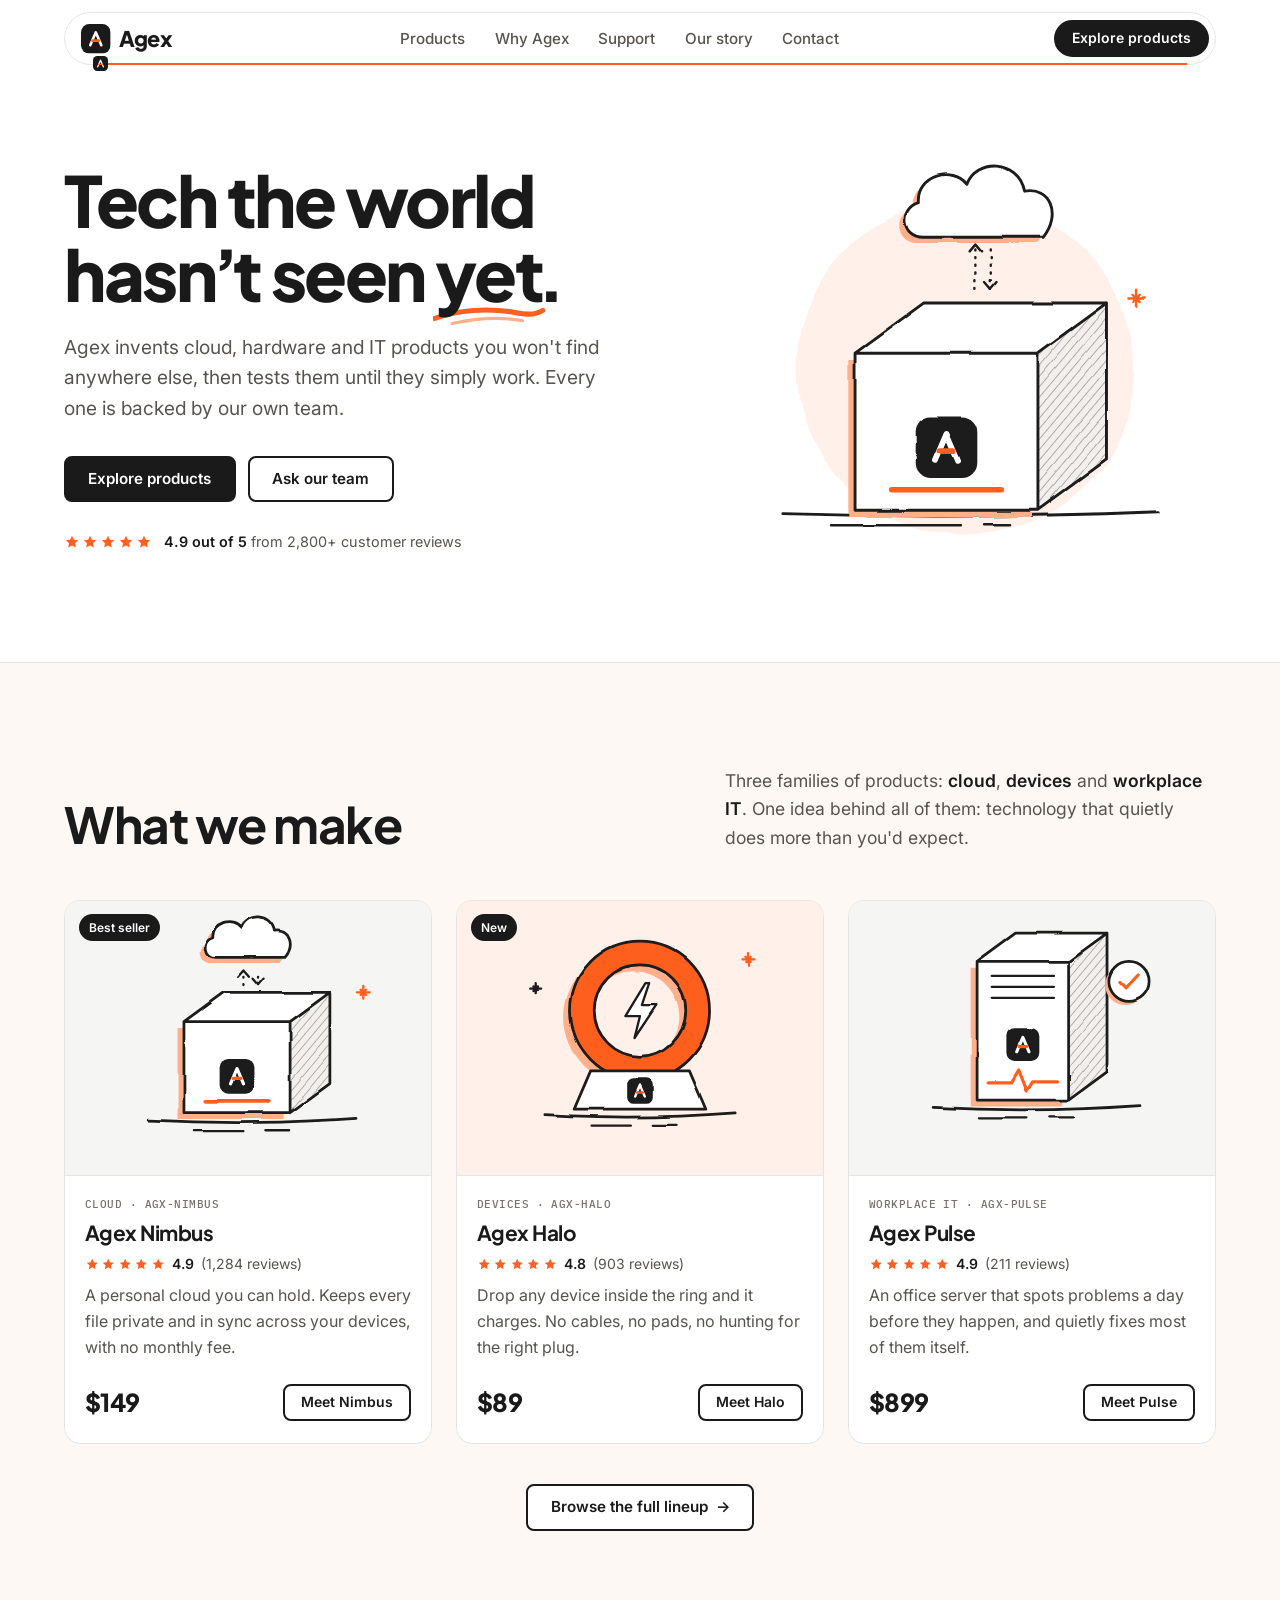
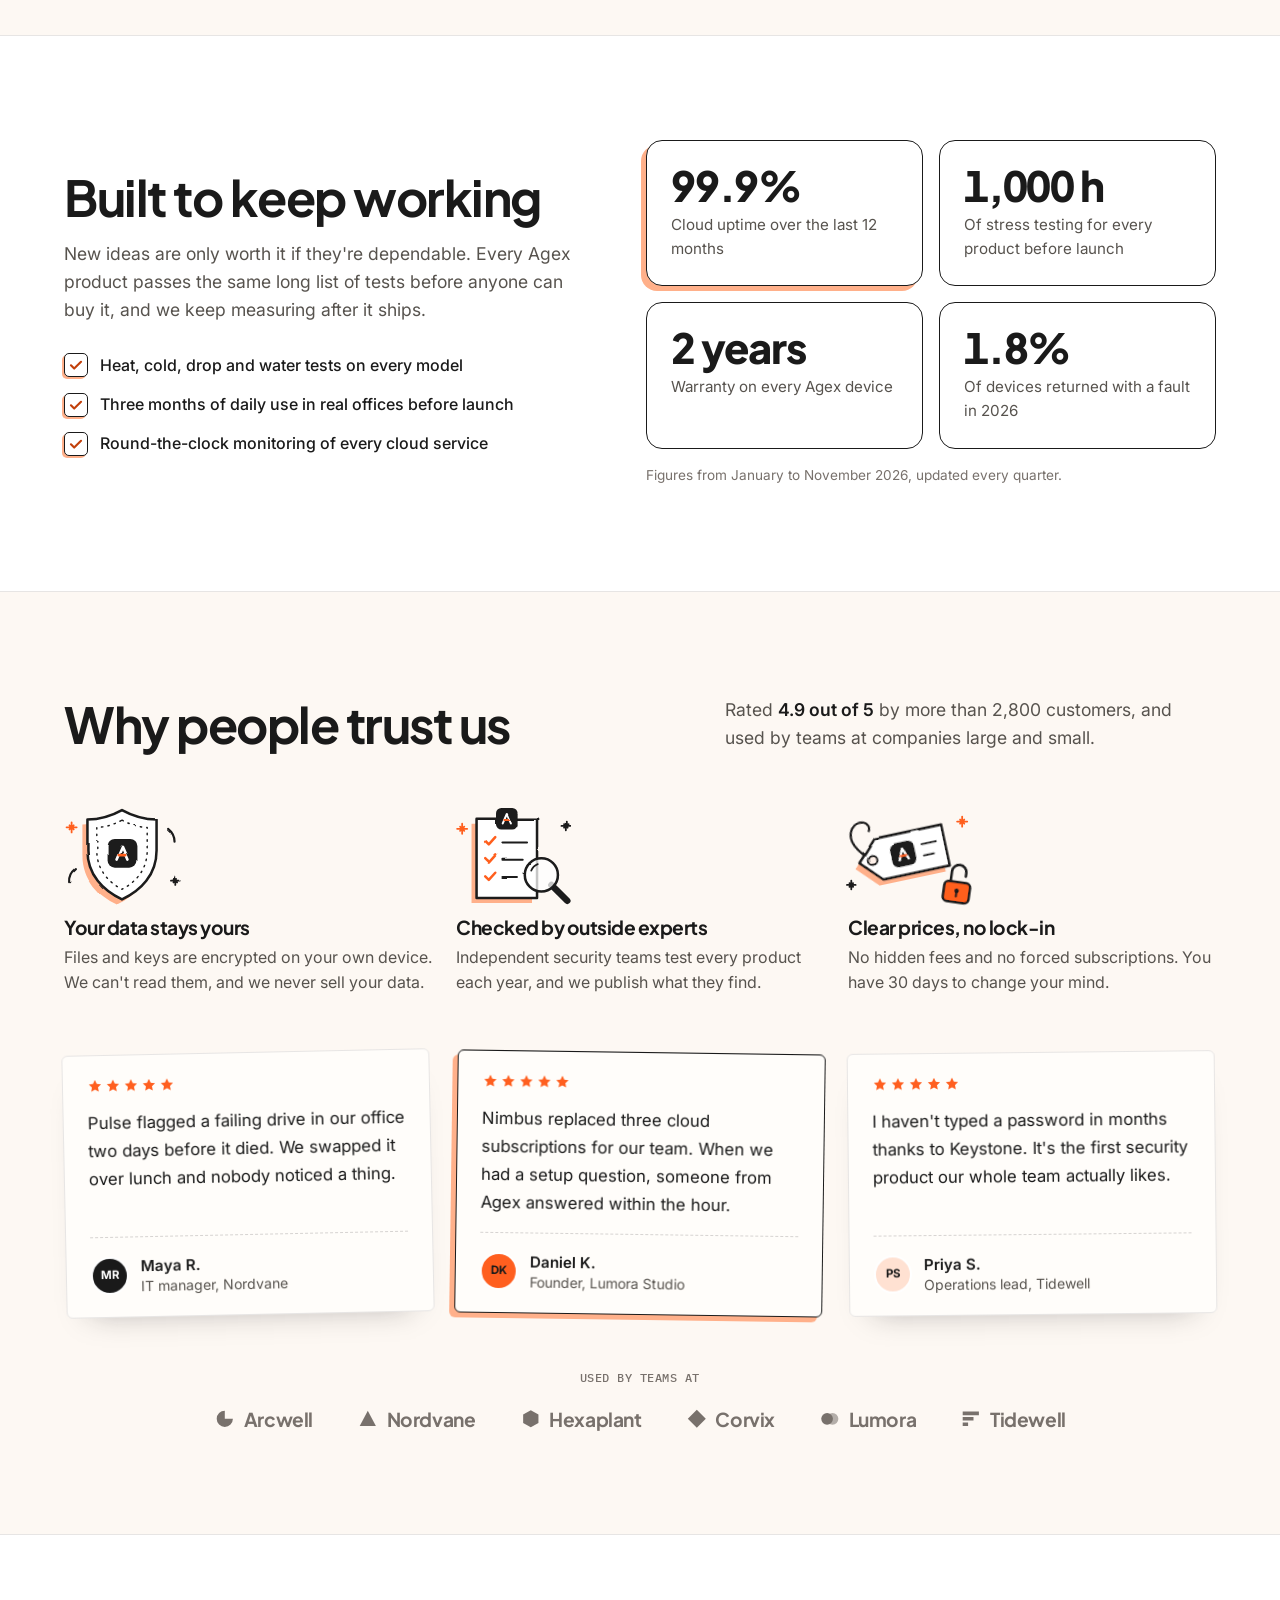
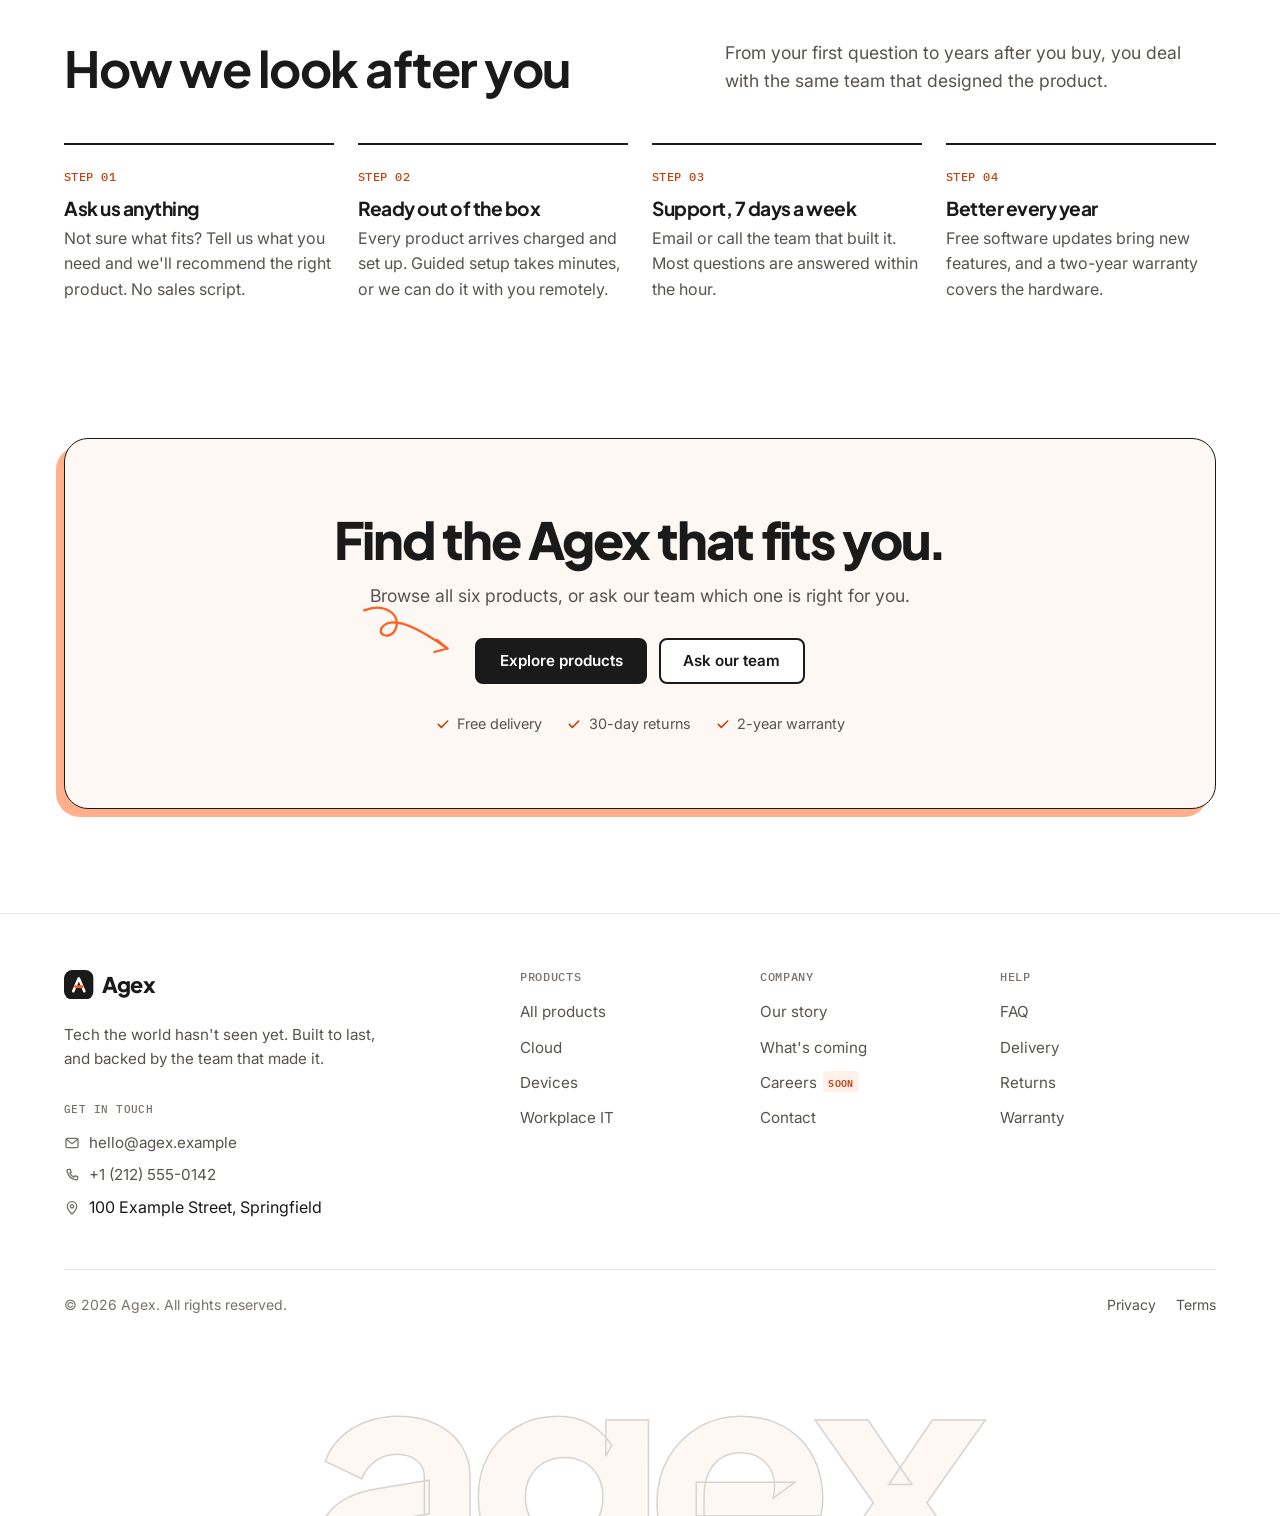
==== commit d4b8055a: "refactor(website): make the site fully static and tidy it up - Remove login, contact and sign-up for" ====
--- a/application/website/index.html
+++ b/application/website/index.html
@@ -4,7 +4,7 @@
 <meta charset="utf-8">
 <meta name="viewport" content="width=device-width, initial-scale=1">
 <meta name="color-scheme" content="light">
-<!-- PLACEHOLDER: Agex and its products are imaginary. Replace all copy, prices and numbers with real content. -->
+<!-- PLACEHOLDER: Agex, its products, reviews, figures, team and contact details are made up. Replace them before launch. -->
 <meta name="description" content="Agex invents cloud, hardware and IT products you won't find anywhere else, tested to be reliable and backed by our own team.">
 <title>Agex | Tech the world hasn't seen yet</title>
 <link rel="icon" href="data:image/svg+xml,%3Csvg xmlns='http://www.w3.org/2000/svg' viewBox='0 0 32 32'%3E%3Crect width='32' height='32' rx='9' fill='%231a1a1a'/%3E%3Cpath d='M10 23 16 9l6 14' fill='none' stroke='%23fff' stroke-width='2.8' stroke-linecap='round' stroke-linejoin='round'/%3E%3Cpath d='M12.4 18h7.2' stroke='%23ff5f1f' stroke-width='2.8' stroke-linecap='round'/%3E%3C/svg%3E">
@@ -17,21 +17,16 @@
 <body>
 <a class="skip-link" href="#main">Skip to content</a>
 
-<!-- Icon sprite. Each <symbol> is drawn with <use href="#id">. -->
 <svg width="0" height="0" style="position:absolute" aria-hidden="true" focusable="false">
   <symbol id="i-logo" viewBox="0 0 32 32"><rect width="32" height="32" rx="9" fill="#1a1a1a"/><path d="M10 23 16 9l6 14" fill="none" stroke="#fff" stroke-width="2.8" stroke-linecap="round" stroke-linejoin="round"/><path d="M12.4 18h7.2" stroke="#ff5f1f" stroke-width="2.8" stroke-linecap="round"/></symbol>
   <symbol id="i-menu" viewBox="0 0 24 24"><path d="M4 7h16M4 12h16M4 17h16" fill="none" stroke="currentColor" stroke-width="2" stroke-linecap="round"/></symbol>
   <symbol id="i-check" viewBox="0 0 24 24"><path d="m5 12.5 4.5 4.5L19 7.5" fill="none" stroke="currentColor" stroke-width="2.4" stroke-linecap="round" stroke-linejoin="round"/></symbol>
   <symbol id="i-star" viewBox="0 0 24 24"><path d="m12 2.8 2.8 5.9 6.4.8-4.7 4.4 1.2 6.4L12 17.2l-5.7 3.1 1.2-6.4-4.7-4.4 6.4-.8z" fill="currentColor"/></symbol>
-  <symbol id="i-shield" viewBox="0 0 24 24"><g fill="none" stroke="currentColor" stroke-width="2" stroke-linecap="round" stroke-linejoin="round"><path d="M12 3 5 6v5c0 4.5 3 8.3 7 10 4-1.7 7-5.5 7-10V6z"/><path d="m9 12 2 2 4-4"/></g></symbol>
-  <symbol id="i-audit" viewBox="0 0 24 24"><g fill="none" stroke="currentColor" stroke-width="2" stroke-linecap="round" stroke-linejoin="round"><circle cx="11" cy="11" r="7"/><path d="m20 20-4-4M8.5 11l2 2 3.5-3.5"/></g></symbol>
-  <symbol id="i-tag" viewBox="0 0 24 24"><g fill="none" stroke="currentColor" stroke-width="2" stroke-linecap="round" stroke-linejoin="round"><path d="M3 12V4h8l10 10-8 8z"/><circle cx="7.5" cy="8.5" r="1.5"/></g></symbol>
   <symbol id="i-mail" viewBox="0 0 24 24"><g fill="none" stroke="currentColor" stroke-width="2" stroke-linecap="round" stroke-linejoin="round"><rect x="3" y="5" width="18" height="14" rx="2"/><path d="m3.5 6.5 8.5 6.5 8.5-6.5"/></g></symbol>
   <symbol id="i-phone" viewBox="0 0 24 24"><path d="M6.6 3.5h2.8l1.4 4.2-2.1 1.4a11 11 0 0 0 6.2 6.2l1.4-2.1 4.2 1.4v2.8a2 2 0 0 1-2.2 2A16.8 16.8 0 0 1 4.6 5.7a2 2 0 0 1 2-2.2z" fill="none" stroke="currentColor" stroke-width="2" stroke-linejoin="round"/></symbol>
   <symbol id="i-pin" viewBox="0 0 24 24"><g fill="none" stroke="currentColor" stroke-width="2" stroke-linecap="round" stroke-linejoin="round"><path d="M12 21s-7-6.2-7-11.5a7 7 0 0 1 14 0C19 14.8 12 21 12 21z"/><circle cx="12" cy="9.5" r="2.5"/></g></symbol>
   <symbol id="i-clock" viewBox="0 0 24 24"><g fill="none" stroke="currentColor" stroke-width="2" stroke-linecap="round" stroke-linejoin="round"><circle cx="12" cy="12" r="9"/><path d="M12 7v5l3 2"/></g></symbol>
   <symbol id="i-info" viewBox="0 0 24 24"><g fill="none" stroke="currentColor" stroke-width="2" stroke-linecap="round"><circle cx="12" cy="12" r="9"/><path d="M12 11v5.5M12 7.5v.01"/></g></symbol>
-  <symbol id="i-lock" viewBox="0 0 24 24"><g fill="none" stroke="currentColor" stroke-width="2" stroke-linecap="round" stroke-linejoin="round"><rect x="5" y="11" width="14" height="10" rx="2"/><path d="M8 11V8a4 4 0 0 1 8 0v3"/></g></symbol>
 </svg>
 
 <header class="site-header">
@@ -55,21 +50,17 @@
         <li><a href="about.html">Our story</a></li>
         <li><a href="contact.html">Contact</a></li>
           <li class="menu-actions">
-            <!-- PLACEHOLDER: accounts arrive with the full launch -->
-            <a href="on-the-way.html">Log in</a>
             <a class="btn btn-primary btn-sm" href="products.html">Explore products</a>
           </li>
         </ul>
       </nav>
 
-      <!-- Scroll progress: the Agex mark rides along the bottom of the pill (decorative) -->
-      <span class="route" aria-hidden="true"><span class="route-fill"></span><svg class="route-parcel"><use href="#i-logo"/></svg></span>
+      <span class="route" aria-hidden="true"><span class="route-fill"></span><svg class="route-mark"><use href="#i-logo"/></svg></span>
     </div>
   </div>
 </header>
 
 <main id="main">
-  <!-- Hero -->
   <section class="hero" aria-labelledby="hero-title">
     <div class="container hero-grid">
       <div class="hero-copy">
@@ -79,7 +70,6 @@
           <a class="btn btn-primary" href="products.html">Explore products</a>
           <a class="btn btn-outline" href="contact.html">Ask our team</a>
         </div>
-        <!-- PLACEHOLDER: rating and review count must come from real reviews before launch. -->
         <div class="proof">
           <span class="stars" aria-hidden="true"><svg><use href="#i-star"/></svg><svg><use href="#i-star"/></svg><svg><use href="#i-star"/></svg><svg><use href="#i-star"/></svg><svg><use href="#i-star"/></svg></span>
           <p><strong>4.9 out of 5</strong> from 2,800+ customer reviews</p>
@@ -91,7 +81,6 @@
     </div>
   </section>
 
-  <!-- 1. What we offer. PLACEHOLDER: imaginary products. -->
   <section class="section section-alt" id="products" aria-labelledby="products-title">
     <div class="container">
       <div class="section-head" data-reveal>
@@ -151,7 +140,6 @@
     </div>
   </section>
 
-  <!-- 2. How reliable. PLACEHOLDER: realistic example figures; replace them with real, measured ones. -->
   <section class="section" id="why" aria-labelledby="why-title">
     <div class="container why-grid">
       <div class="why-copy" data-reveal>
@@ -175,7 +163,6 @@
     </div>
   </section>
 
-  <!-- 3. Why trust us. PLACEHOLDER: sample quotes and made-up company names. Publish only real reviews. -->
   <section class="section section-alt" id="trust" aria-labelledby="trust-title">
     <div class="container">
       <div class="section-head" data-reveal>
@@ -183,9 +170,9 @@
         <p>Rated <strong>4.9 out of 5</strong> by more than 2,800 customers, and used by teams at companies large and small.</p>
       </div>
       <ul class="trust-points">
-        <li class="trust-point" data-reveal><svg aria-hidden="true"><use href="#i-shield"/></svg><h3>Your data stays yours</h3><p>Files and keys are encrypted on your own device. We can't read them, and we never sell your data.</p></li>
-        <li class="trust-point" data-reveal><svg aria-hidden="true"><use href="#i-audit"/></svg><h3>Checked by outside experts</h3><p>Independent security teams test every product each year, and we publish what they find.</p></li>
-        <li class="trust-point" data-reveal><svg aria-hidden="true"><use href="#i-tag"/></svg><h3>Clear prices, no lock-in</h3><p>No hidden fees and no forced subscriptions. You have 30 days to change your mind.</p></li>
+        <li class="trust-point" data-reveal><img src="assets/trust-shield.svg" width="200" height="150" alt="" loading="lazy"><h3>Your data stays yours</h3><p>Files and keys are encrypted on your own device. We can't read them, and we never sell your data.</p></li>
+        <li class="trust-point" data-reveal><img src="assets/trust-audit.svg" width="200" height="150" alt="" loading="lazy"><h3>Checked by outside experts</h3><p>Independent security teams test every product each year, and we publish what they find.</p></li>
+        <li class="trust-point" data-reveal><img src="assets/trust-tag.svg" width="200" height="150" alt="" loading="lazy"><h3>Clear prices, no lock-in</h3><p>No hidden fees and no forced subscriptions. You have 30 days to change your mind.</p></li>
       </ul>
       <ul class="postcards">
         <li class="postcard" data-reveal>
@@ -227,7 +214,6 @@
     </div>
   </section>
 
-  <!-- 4. How we look after you -->
   <section class="section" id="support" aria-labelledby="support-title">
     <div class="container">
       <div class="section-head" data-reveal>
@@ -237,13 +223,12 @@
       <ol class="steps">
         <li class="step" data-reveal><span class="mono">Step 01</span><h3>Ask us anything</h3><p>Not sure what fits? Tell us what you need and we'll recommend the right product. No sales script.</p></li>
         <li class="step" data-reveal><span class="mono">Step 02</span><h3>Ready out of the box</h3><p>Every product arrives charged and set up. Guided setup takes minutes, or we can do it with you remotely.</p></li>
-        <li class="step" data-reveal><span class="mono">Step 03</span><h3>Support, 7 days a week</h3><p>Chat, email or phone with the team that built it. Most questions are answered within the hour.</p></li>
+        <li class="step" data-reveal><span class="mono">Step 03</span><h3>Support, 7 days a week</h3><p>Email or call the team that built it. Most questions are answered within the hour.</p></li>
         <li class="step" data-reveal><span class="mono">Step 04</span><h3>Better every year</h3><p>Free software updates bring new features, and a two-year warranty covers the hardware.</p></li>
       </ol>
     </div>
   </section>
 
-  <!-- Call to action -->
   <section class="cta" aria-labelledby="cta-title">
     <div class="container">
       <div class="cta-box" data-reveal>
@@ -277,8 +262,7 @@
           Agex
         </a>
         <p>Tech the world hasn't seen yet. Built to last, and backed by the team that made it.</p>
-        <!-- PLACEHOLDER: agex.example, 555-01xx numbers and Example Street are reserved for examples. -->
-        <address class="return-address">
+        <address class="footer-contact">
           <span class="mono">Get in touch</span>
           <ul class="contact-list">
             <li><svg aria-hidden="true"><use href="#i-mail"/></svg><a href="mailto:hello@agex.example">hello@agex.example</a></li>
@@ -318,15 +302,6 @@
 
     <div class="footer-bottom">
       <p>&copy; 2026 Agex. All rights reserved.</p>
-      <div class="payments">
-        <span class="secure"><svg aria-hidden="true"><use href="#i-lock"/></svg>Secure payments</span>
-        <ul class="chips" aria-label="Accepted payment methods">
-          <li class="chip">Visa</li>
-          <li class="chip">Mastercard</li>
-          <li class="chip">PayPal</li>
-          <li class="chip">Apple Pay</li>
-        </ul>
-      </div>
       <ul class="footer-legal">
         <li><a href="privacy.html">Privacy</a></li>
         <li><a href="terms.html">Terms</a></li>
--- a/application/website/css/style.css
+++ b/application/website/css/style.css
@@ -1,16 +1,6 @@
-/* Agex site styles (shared by every page).
-
-   Agex sells imaginary cloud, hardware and IT products. The look pairs hand-drawn
-   doodles (ink outlines, orange offset fills) with calm, trustworthy layout:
-     - cards and boxes share the doodle language: ink outline plus an orange offset shadow
-     - small captions use a monospace font
-     - the nav is a floating pill; the Agex mark rides along its bottom edge as you scroll
-   Doodles carry the personality. Everything around them stays quiet.
-
-   Scroll animations are progressive enhancement: they only run where scroll-driven
-   animations are supported and the visitor has not asked for reduced motion.
-
-   Colors, fonts and radii are tokens on :root. */
+/* Agex site styles, shared by every page.
+   Colours, fonts and radii are tokens on :root. Scroll animations near the end
+   only run where supported and when the visitor hasn't asked for reduced motion. */
 
 :root {
   /* Warm neutrals that match the ink and paper of the illustrations */
@@ -28,7 +18,6 @@
   --accent: #ff5f1f;        /* brand orange: decoration, stars, highlights */
   --accent-soft: #ffb08a;   /* off-register edge, same as the illustrations */
   --accent-text: #c2410c;   /* orange that passes contrast as text (5.2:1) */
-  --danger: #b91c1c;
 
   --offset-shadow: -5px 5px 0 var(--accent-soft);
 
@@ -154,7 +143,7 @@
   inset-block-start: 1rem;
 }
 
-/* Waybill-style caption text */
+/* Monospace caption text */
 .mono {
   font-family: var(--font-mono);
   font-size: 0.78rem;
@@ -802,18 +791,16 @@
   margin-block-start: 3rem;
 }
 
-.trust-point svg {
-  width: 2.75rem;
-  height: 2.75rem;
-  padding: 0.6rem;
-  border-radius: 12px;
-  background: var(--ink);
-  color: #fff;
-  box-shadow: -3px 3px 0 var(--accent-soft);
+/* Small doodle above each point. The negative margin lines its drawing,
+   not its transparent padding, up with the heading. */
+.trust-point img {
+  width: 9rem;
+  height: auto;
+  margin-inline-start: -0.9rem;
 }
 
 .trust-point h3 {
-  margin-block-start: 1.1rem;
+  margin-block-start: 0.6rem;
   font-size: 1.2rem;
   font-weight: 700;
 }
@@ -1527,7 +1514,7 @@
   text-underline-offset: 3px;
 }
 
-.form-card {
+.inbox-card {
   padding: clamp(1.5rem, 1rem + 2vw, 2.25rem);
   border: 1.5px solid var(--ink);
   border-radius: var(--radius);
@@ -1535,92 +1522,60 @@
   box-shadow: var(--offset-shadow);
 }
 
-.form-card h2 {
+.inbox-card h2 {
   font-size: 1.6rem;
   font-weight: 700;
 }
 
-.form-card > p {
+.inbox-card > p {
   margin-block-start: 0.4rem;
   color: var(--ink-soft);
 }
 
-.form-grid {
-  display: grid;
-  gap: 1.1rem;
+/* One row per team: what it handles, then its address */
+.inboxes {
   margin-block-start: 1.5rem;
-}
-
-@media (min-width: 40rem) {
-  .form-grid {
-    grid-template-columns: 1fr 1fr;
-  }
-
-  .form-grid .is-wide {
-    grid-column: 1 / -1;
-  }
-}
-
-.field {
-  display: grid;
-  gap: 0.4rem;
-}
-
-.field label {
+  border-block-start: 1.5px solid var(--ink);
+}
+
+.inboxes li {
+  display: flex;
+  flex-wrap: wrap;
+  align-items: baseline;
+  justify-content: space-between;
+  gap: 0.35rem 1.5rem;
+  padding-block: 1.1rem;
+  border-block-end: 1px dashed var(--line-strong);
+}
+
+.inboxes span {
+  flex: 1 1 15rem;
+  color: var(--ink-soft);
+  font-size: 0.92rem;
+}
+
+.inboxes strong {
+  display: block;
+  color: var(--ink);
+  font-size: 1rem;
+}
+
+.inboxes a {
+  color: var(--ink);
   font-weight: 600;
-  font-size: 0.9rem;
-}
-
-.field input,
-.field select,
-.field textarea {
-  width: 100%;
-  padding: 0.75rem 0.85rem;
-  border: 1.5px solid var(--line-strong);
-  border-radius: var(--radius-sm);
-  background: var(--surface);
-  color: var(--ink);
-  font: inherit;
-}
-
-.field textarea {
-  min-height: 8rem;
-  resize: vertical;
-}
-
-.field input:focus-visible,
-.field select:focus-visible,
-.field textarea:focus-visible {
-  border-color: var(--ink);
-  outline: 2px solid var(--ink);
-  outline-offset: 1px;
-}
-
-/* Only flag a field once the visitor has interacted with it */
-.field :user-invalid {
-  border-color: var(--danger);
-}
-
-.form-actions {
-  display: flex;
-  flex-wrap: wrap;
-  align-items: center;
-  gap: 1rem;
+  text-decoration-color: var(--accent);
+  text-decoration-thickness: 2px;
+  text-underline-offset: 4px;
+}
+
+.inboxes a:hover {
+  color: var(--accent-text);
+}
+
+.inbox-card > .inbox-note {
   margin-block-start: 1.25rem;
-}
-
-.form-note {
   color: var(--muted);
   font-size: 0.85rem;
-}
-
-.form-status:not(:empty) {
-  margin-block-start: 1rem;
-  padding: 0.85rem 1rem;
-  border: 1.5px dashed var(--accent);
-  border-radius: var(--radius-sm);
-  background: var(--peach);
-  font-size: 0.95rem;
 }
 
 /* ---------- On the way (launch tracker) ---------- */
@@ -1671,7 +1626,7 @@
   font-weight: 700;
 }
 
-.truck {
+.tracker-art {
   width: min(100%, 30rem);
   height: auto;
   margin: 1.5rem auto 0;
@@ -1814,59 +1769,43 @@
   from { transform: scaleX(0); }
 }
 
-.shipment {
-  display: grid;
-  grid-template-columns: repeat(auto-fit, minmax(min(100%, 16rem), 1fr));
+/* Three across on desktop, so six items make two even rows */
+.coming-list {
+  display: grid;
+  grid-template-columns: repeat(auto-fit, minmax(min(100%, 18rem), 1fr));
   gap: 1rem;
   margin-block-start: 2.5rem;
 }
 
-.shipment li {
-  display: flex;
+/* Date chip first, then the text at full card width */
+.coming-list li {
+  display: flex;
+  flex-direction: column-reverse;
+  justify-content: flex-end;
   align-items: flex-start;
-  justify-content: space-between;
-  gap: 1rem;
+  gap: 0.75rem;
   padding: 1.1rem 1.25rem;
   border: 1.5px dashed var(--line-strong);
   border-radius: var(--radius);
   background: var(--surface);
 }
 
-.shipment strong {
+.coming-list strong {
   display: block;
   font-weight: 600;
 }
 
-.shipment p {
+.coming-list p {
   color: var(--ink-soft);
   font-size: 0.92rem;
 }
 
-.shipment .mono {
+.coming-list .mono {
   flex: none;
   padding: 0.2rem 0.45rem;
   border-radius: 4px;
   background: var(--surface-2);
   font-size: 0.68rem;
-}
-
-.notify {
-  display: flex;
-  flex-wrap: wrap;
-  gap: 0.75rem;
-  margin-block-start: 1.5rem;
-}
-
-.notify .field {
-  flex: 1 1 16rem;
-}
-
-.notify .btn {
-  align-self: end;
-}
-
-.shipment + .form-card {
-  margin-block-start: 3rem;
 }
 
 /* ---------- Legal pages ---------- */
@@ -2075,12 +2014,12 @@
   font-size: 0.95rem;
 }
 
-.return-address {
+.footer-contact {
   margin-block-start: 1.5rem;
   font-style: normal;
 }
 
-.return-address .mono {
+.footer-contact .mono {
   color: var(--muted);
   font-size: 0.7rem;
 }
@@ -2157,41 +2096,6 @@
   font-size: 0.875rem;
 }
 
-.payments {
-  display: flex;
-  flex-wrap: wrap;
-  align-items: center;
-  gap: 0.5rem;
-}
-
-.secure {
-  display: inline-flex;
-  align-items: center;
-  gap: 0.35rem;
-  margin-inline-end: 0.25rem;
-}
-
-.secure svg {
-  width: 0.95rem;
-  height: 0.95rem;
-}
-
-.chips {
-  display: flex;
-  flex-wrap: wrap;
-  gap: 0.4rem;
-}
-
-.chip {
-  padding: 0.2rem 0.55rem;
-  border: 1px solid var(--line);
-  border-radius: 6px;
-  background: var(--surface);
-  color: var(--ink-soft);
-  font-size: 0.75rem;
-  font-weight: 600;
-}
-
 .footer-legal {
   display: flex;
   flex-wrap: wrap;
@@ -2275,7 +2179,7 @@
       animation-range: entry 0% entry 60%;
     }
 
-    /* Parcel riding along the bottom of the nav pill */
+    /* The Agex mark rides along the bottom of the nav pill */
     .route {
       display: block;
       container-type: inline-size; /* lets the marker travel 100cqi */
@@ -2297,7 +2201,7 @@
 
     /* Travels exactly the route's width, so it never pokes out of the pill
        and confuses the nav's overflow measurement in js/main.js */
-    .route-parcel {
+    .route-mark {
       position: absolute;
       inset-inline-start: 0;
       top: -7px;
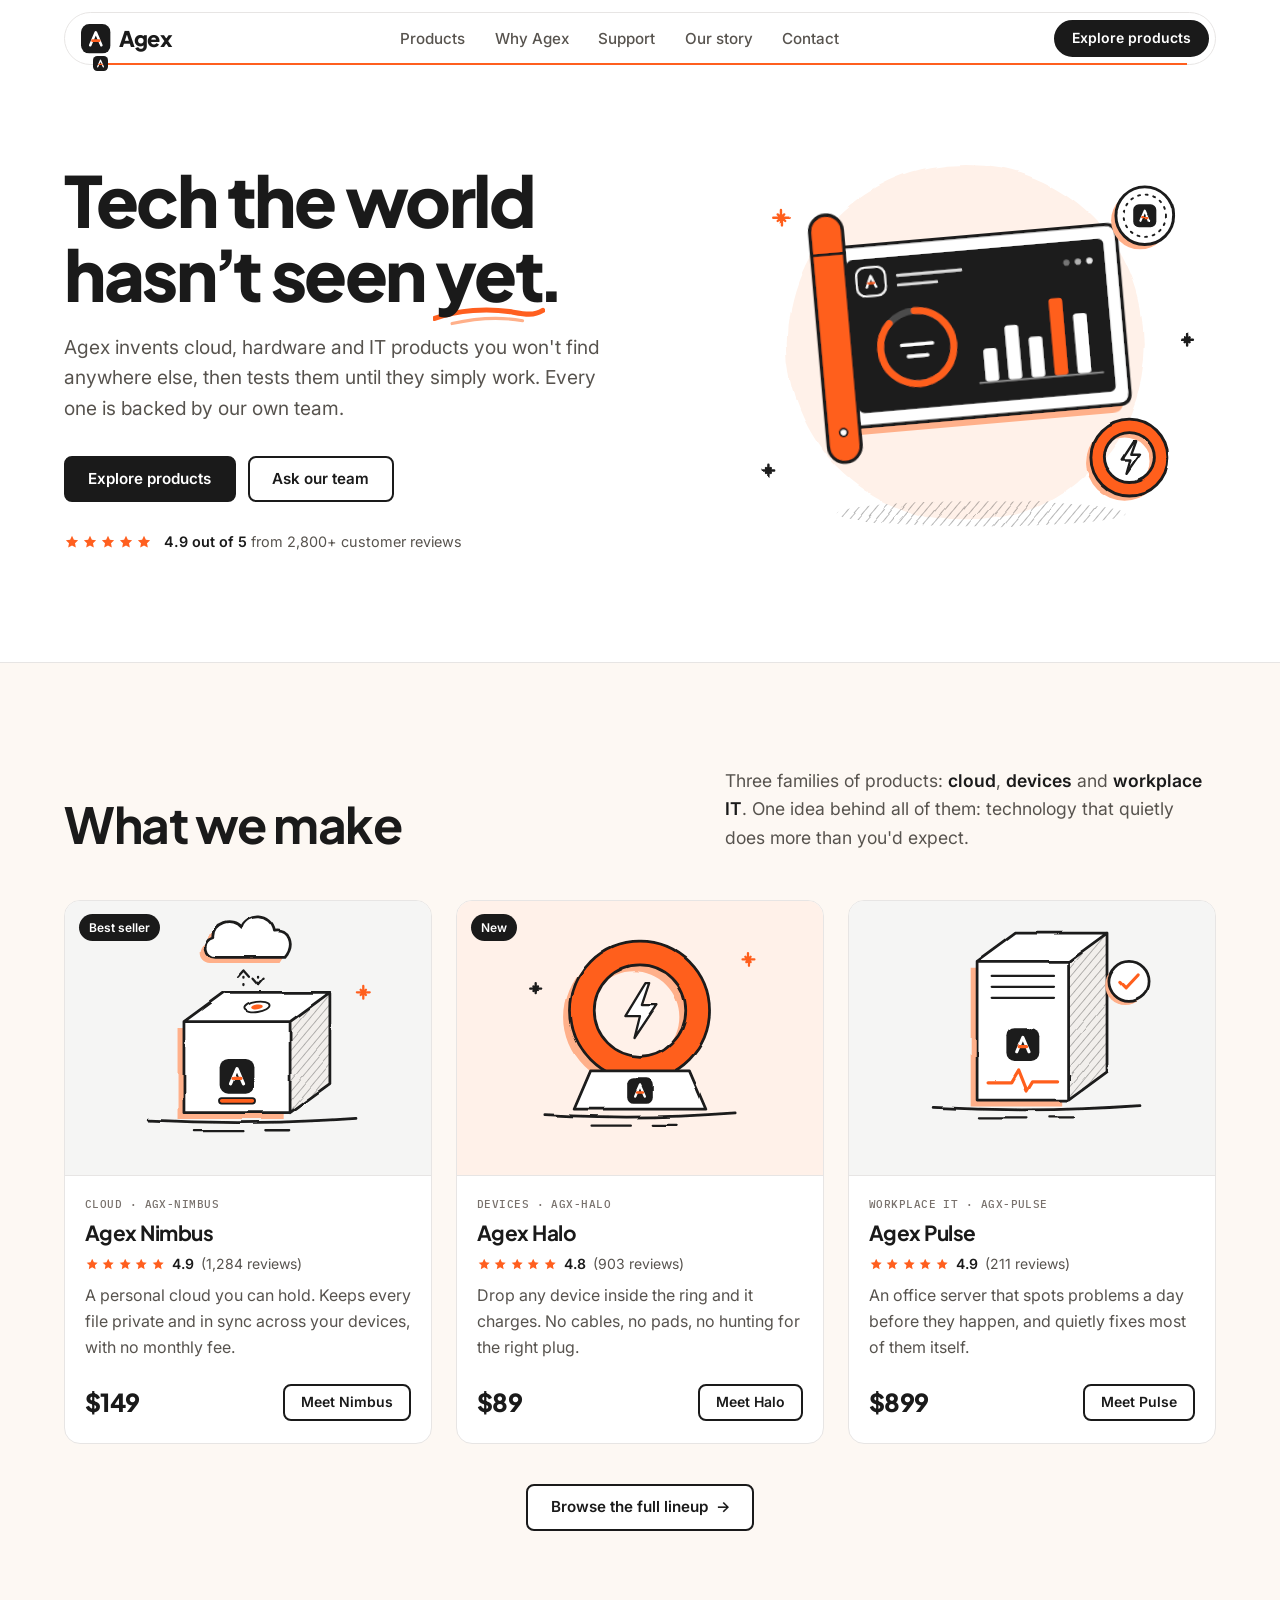
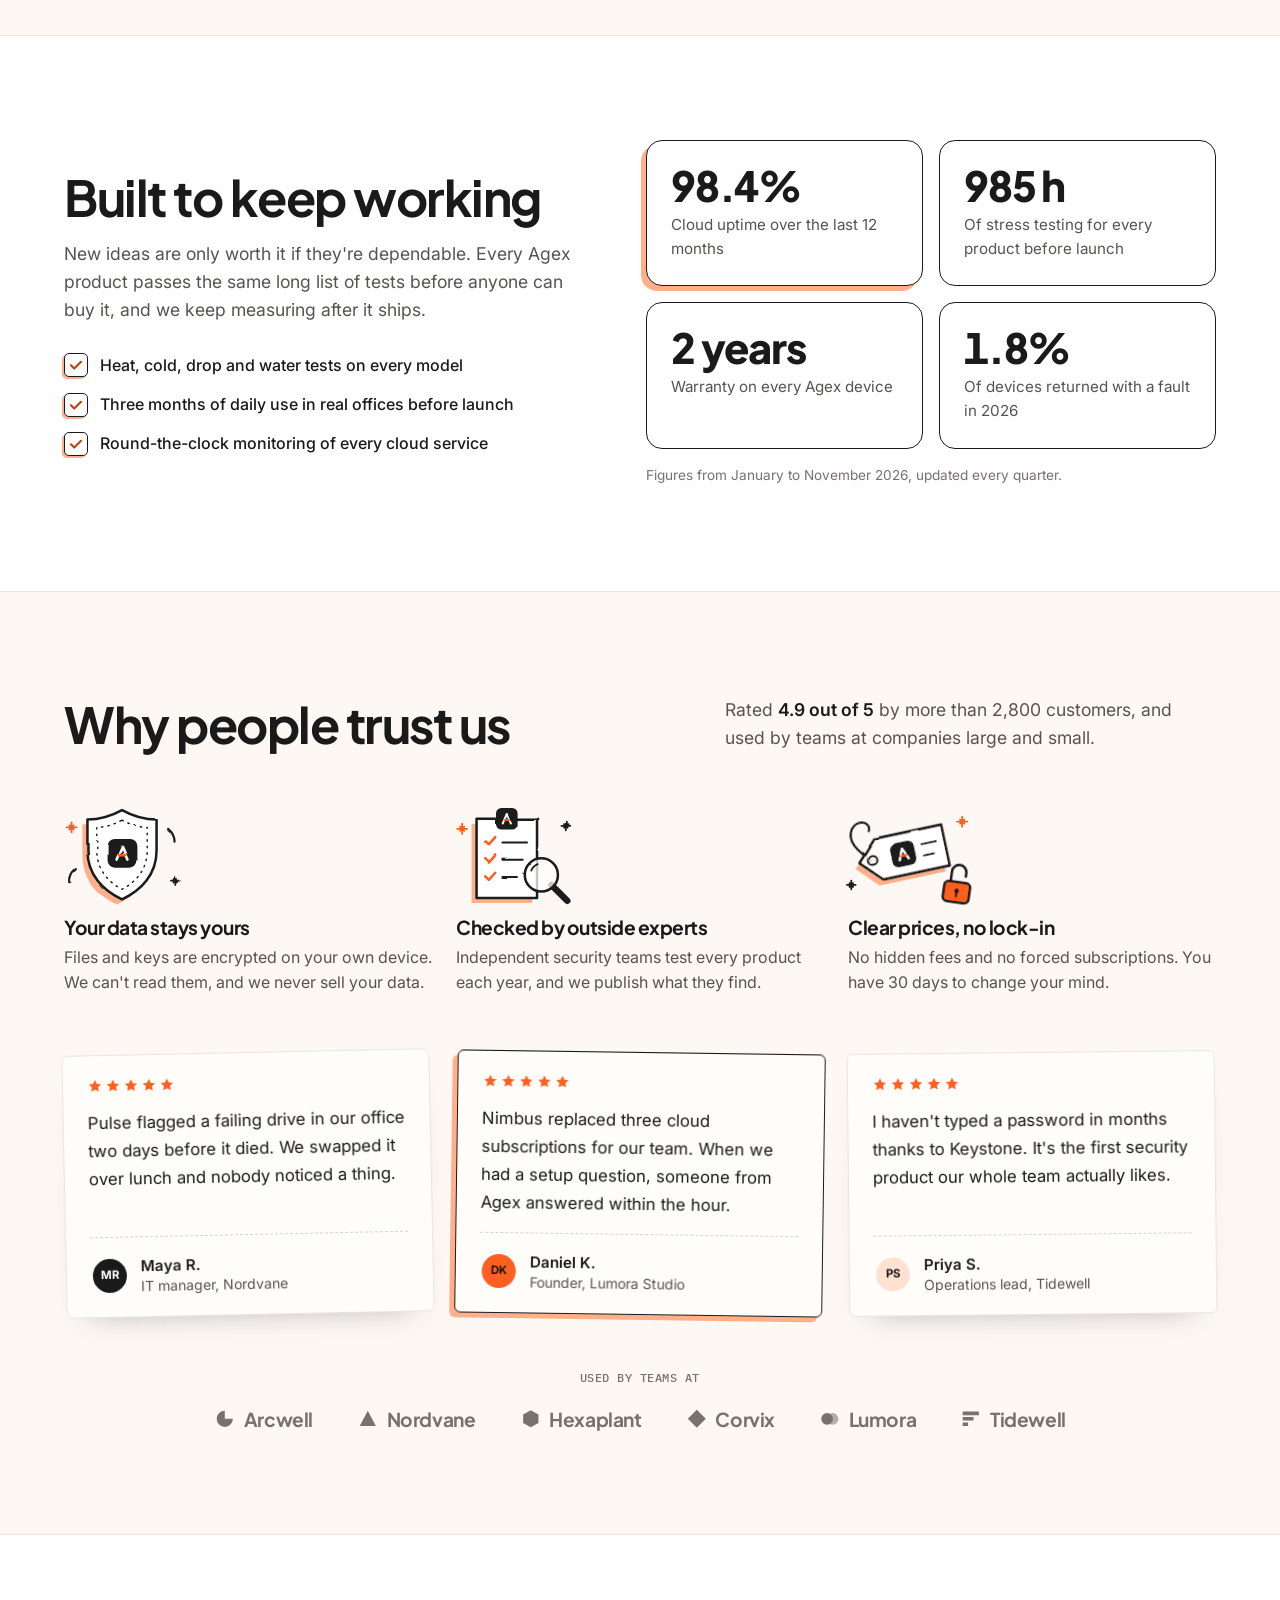
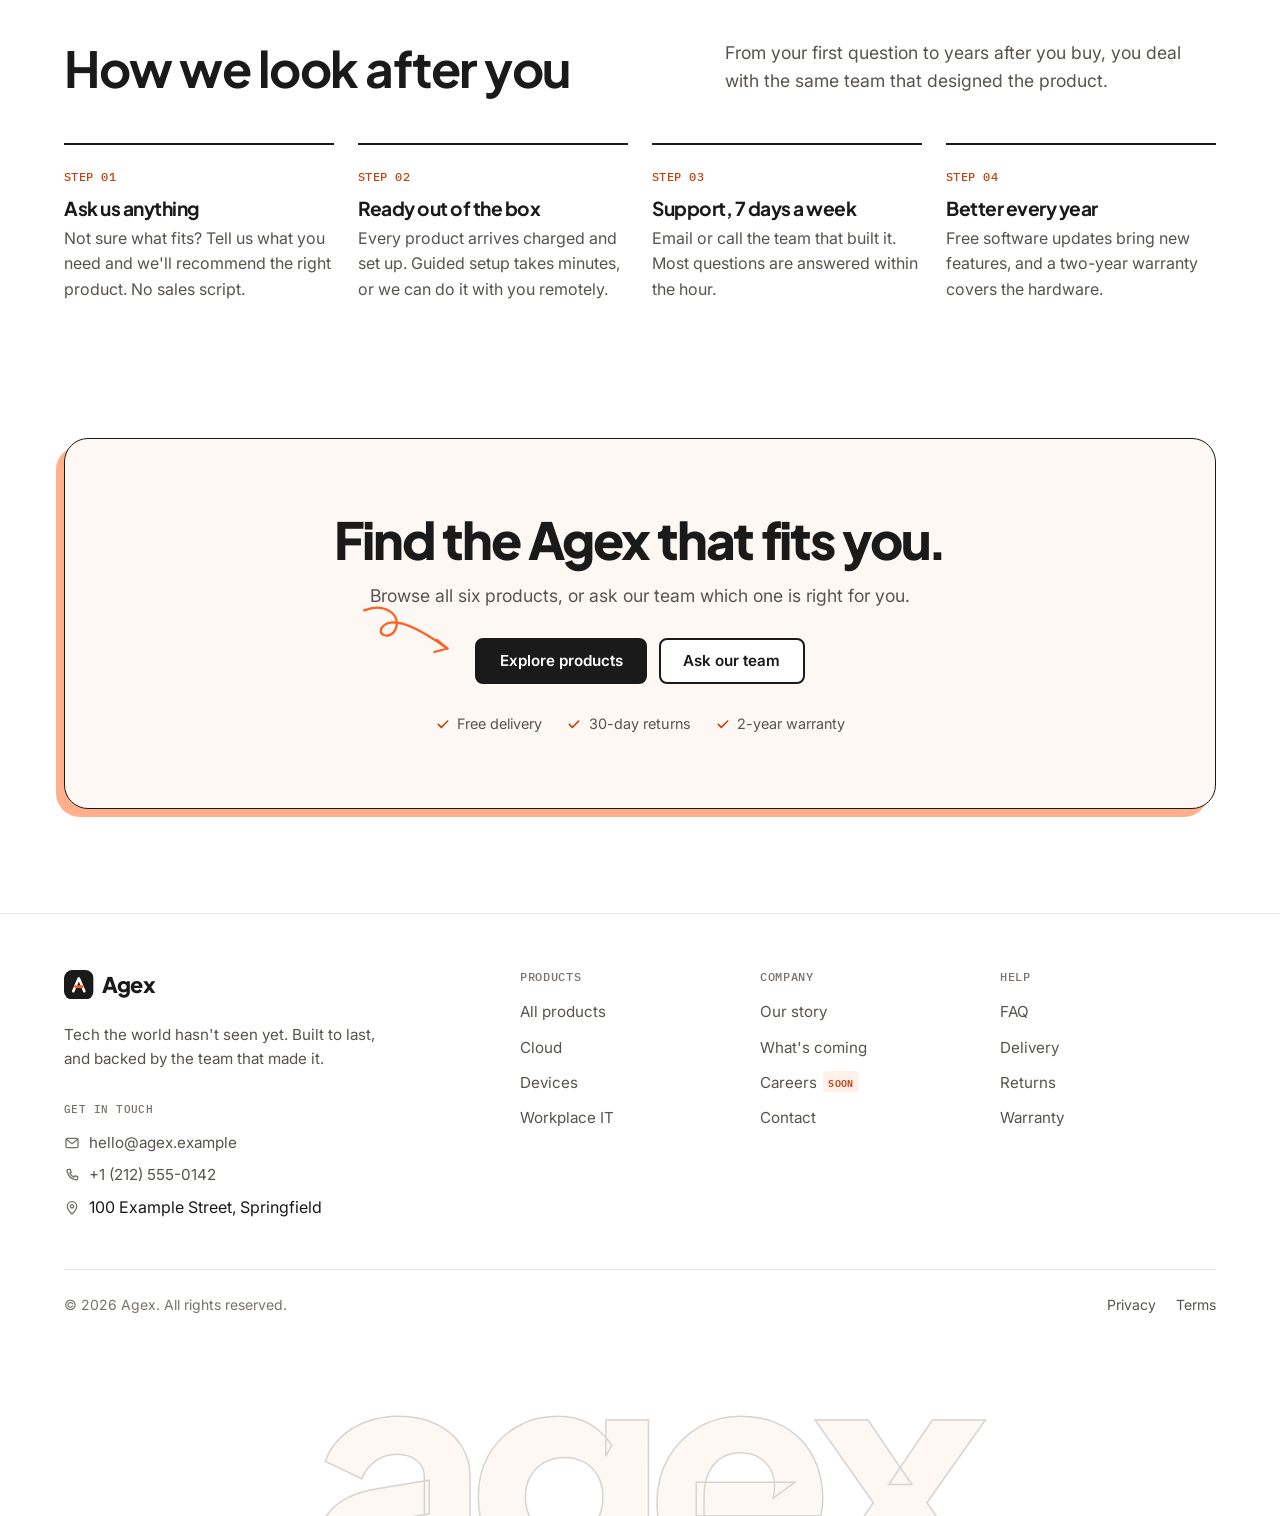
==== commit 57bae793: "feat(website): show the Agex Fold in the hero instead of a box" ====
--- a/application/website/index.html
+++ b/application/website/index.html
@@ -76,7 +76,7 @@
         </div>
       </div>
       <div class="hero-art">
-        <img src="assets/hero.svg" width="560" height="460" alt="Hand-drawn doodle of the Agex Nimbus cube, with the Agex logo, syncing with its cloud" fetchpriority="high">
+        <img src="assets/hero.svg" width="560" height="460" alt="Hand-drawn doodle of the Agex Fold, a screen rolled out of a pen, showing a dashboard with the Agex logo. The Keystone coin and Halo charging ring float beside it." fetchpriority="high">
       </div>
     </div>
   </section>
